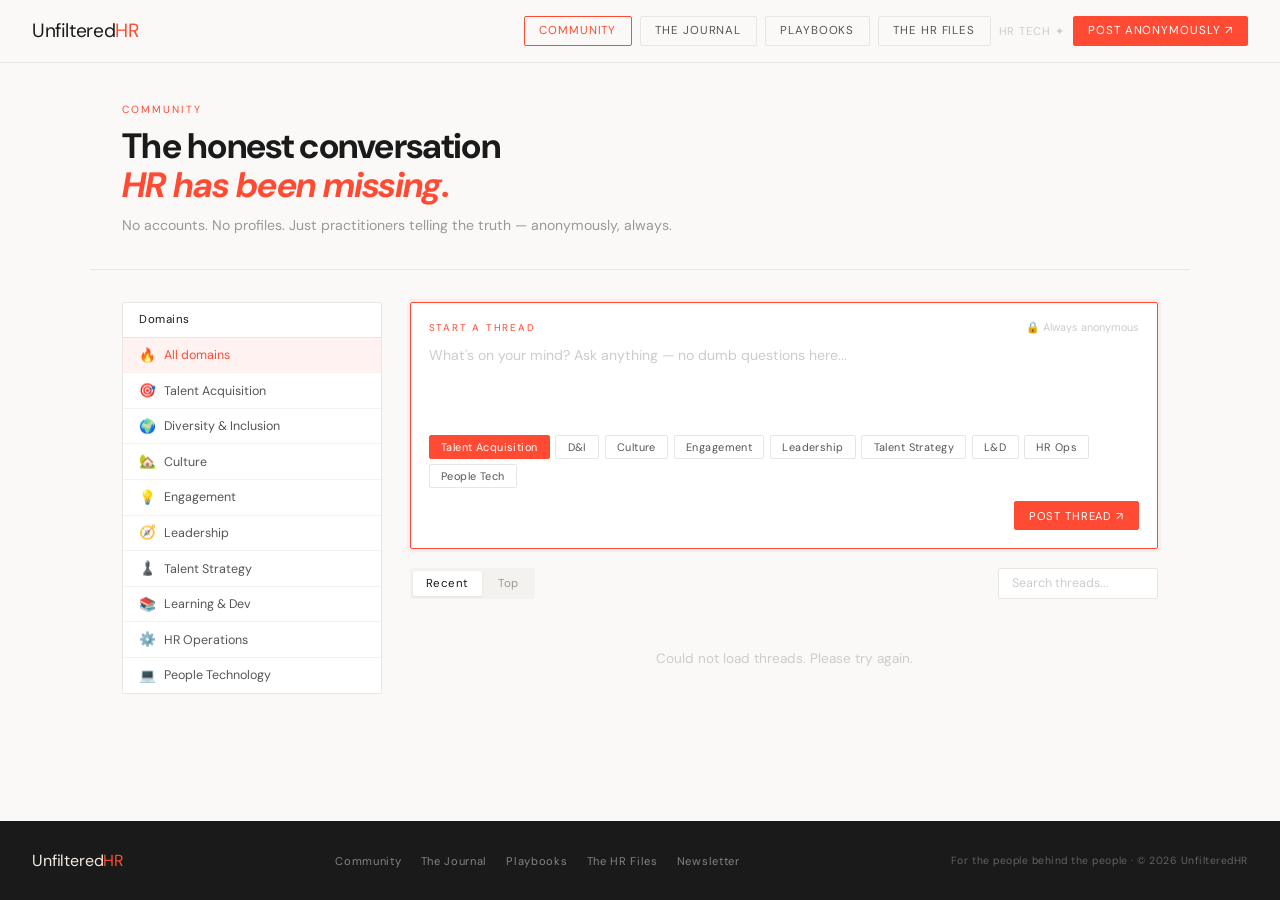
==== index.html @ 9d8f5bad "Update index.html" ====
<!DOCTYPE html>
<html lang="en">
<head>
<meta charset="UTF-8"/>
<meta name="viewport" content="width=device-width, initial-scale=1.0"/>
<title>Community — UnfilteredHR</title>
<meta name="description" content="No accounts. No profiles. Just practitioners telling the truth — anonymously, always."/>
<link rel="preconnect" href="https://fonts.googleapis.com">
<link rel="preconnect" href="https://fonts.gstatic.com" crossorigin>
<link href="https://fonts.googleapis.com/css2?family=DM+Sans:ital,opsz,wght@0,9..40,300;0,9..40,400;0,9..40,500;1,9..40,400&display=swap" rel="stylesheet"/>
<style>
:root{--red:#FF4B33;--bg:#FAF9F7;--white:#FFFFFF;--dark:#1A1A1A;--mid:#555555;--muted:#999999;--faint:#CCCCCC;--border:#E8E6E2;--surface:#F4F2EF;}
*{margin:0;padding:0;box-sizing:border-box;}
body{background:var(--bg);color:var(--dark);font-family:'DM Sans',sans-serif;min-height:100vh;display:flex;flex-direction:column;-webkit-font-smoothing:antialiased;}
a{color:inherit;text-decoration:none;}
button{cursor:pointer;border:none;background:none;font-family:'DM Sans',sans-serif;}
nav{display:flex;align-items:center;justify-content:space-between;padding:1rem 2rem;border-bottom:1px solid var(--border);background:var(--bg);position:sticky;top:0;z-index:100;gap:0.5rem;flex-wrap:wrap;}
.logo{font-family:'DM Sans',sans-serif;font-size:1.2rem;letter-spacing:-0.02em;color:var(--dark);}
.logo span{color:var(--red);}
.nav-links{display:flex;gap:0.5rem;align-items:center;}
.nav-btn{padding:0.4rem 0.9rem;font-family:'DM Sans',sans-serif;font-size:0.72rem;letter-spacing:0.08em;text-transform:uppercase;cursor:pointer;border-radius:2px;transition:all 0.2s;background:none;border:1px solid var(--border);color:var(--mid);text-decoration:none;display:inline-block;}
.nav-btn:hover{border-color:var(--red);color:var(--red);}
.nav-btn--fill{background:var(--red);color:white;border-color:var(--red);}
.nav-btn--fill:hover{background:#e63d26;border-color:#e63d26;color:white;}
.soon{color:var(--faint);font-size:0.7rem;letter-spacing:0.08em;text-transform:uppercase;}
.page-hero{padding:2.5rem 2rem 2rem;border-bottom:1px solid var(--border);max-width:1100px;margin:0 auto;width:100%;}
.eyebrow{font-size:0.65rem;letter-spacing:0.2em;text-transform:uppercase;color:var(--red);margin-bottom:0.7rem;}
.page-title{font-family:'DM Sans',sans-serif;font-size:clamp(1.6rem,3vw,2.2rem);letter-spacing:-0.02em;line-height:1.1;margin-bottom:0.6rem;}
.page-title em{font-style:italic;color:var(--red);}
.page-sub{font-size:0.88rem;color:var(--muted);line-height:1.6;}
.main-wrap{flex:1;max-width:1100px;margin:0 auto;padding:2rem 2rem 4rem;width:100%;}
.layout{display:flex;gap:1.75rem;align-items:flex-start;}
.sidebar{width:260px;flex-shrink:0;position:sticky;top:70px;}
.sb-card{background:var(--white);border:1px solid var(--border);border-radius:2px;overflow:hidden;}
.sb-head{padding:0.6rem 1rem;border-bottom:1px solid var(--border);font-family:'DM Sans',sans-serif;font-size:0.72rem;letter-spacing:0.05em;color:var(--dark);}
.dn{display:flex;align-items:center;gap:0.5rem;padding:0.55rem 1rem;cursor:pointer;transition:all 0.15s;font-size:0.78rem;color:var(--mid);border-bottom:1px solid var(--surface);}
.dn:last-child{border-bottom:none;}
.dn:hover{background:var(--surface);}
.dn.on{background:rgba(255,75,51,0.07);color:var(--red);}
.dn-icon{font-size:0.85rem;flex-shrink:0;}
main{flex:1;min-width:0;}
.ask-box{background:var(--white);border:1.5px solid var(--red);border-radius:2px;padding:1.1rem;box-shadow:0 0 0 3px rgba(255,75,51,0.06);margin-bottom:1.2rem;}
.ask-top{display:flex;align-items:center;justify-content:space-between;margin-bottom:0.6rem;}
.ask-label{font-size:0.62rem;letter-spacing:0.18em;text-transform:uppercase;color:var(--red);}
.ask-note{font-size:0.68rem;color:var(--faint);}
.ask-box textarea{width:100%;border:none;outline:none;resize:none;font-size:0.88rem;color:var(--dark);font-family:'DM Sans',sans-serif;line-height:1.6;height:80px;background:transparent;display:block;margin-bottom:0.7rem;}
.ask-box textarea::placeholder{color:var(--faint);}
.pills{display:flex;flex-wrap:wrap;gap:0.35rem;margin-bottom:0.8rem;}
.pill{font-size:0.68rem;padding:0.25rem 0.7rem;border-radius:2px;border:1px solid var(--border);background:var(--white);color:var(--mid);cursor:pointer;transition:all 0.15s;letter-spacing:0.04em;}
.pill:hover{border-color:var(--red);color:var(--red);}
.pill.on{background:var(--red);border-color:var(--red);color:white;}
.ask-foot{display:flex;justify-content:flex-end;align-items:center;gap:0.8rem;}
.post-error{font-size:0.72rem;color:var(--red);display:none;}
.filter-row{display:flex;align-items:center;justify-content:space-between;gap:0.8rem;margin-bottom:1.2rem;}
.tabs{display:flex;gap:0.25rem;background:var(--surface);border-radius:2px;padding:0.2rem;}
.tab{font-size:0.72rem;padding:0.3rem 0.8rem;border-radius:2px;color:var(--muted);cursor:pointer;transition:all 0.15s;letter-spacing:0.04em;}
.tab.on{background:white;color:var(--dark);box-shadow:0 1px 3px rgba(0,0,0,0.07);}
.search{padding:0.4rem 0.8rem;border:1px solid var(--border);border-radius:2px;font-size:0.78rem;color:var(--dark);background:white;outline:none;width:160px;font-family:'DM Sans',sans-serif;transition:border-color 0.15s;}
.search:focus{border-color:var(--red);}
.search::placeholder{color:var(--faint);}

/* THREADS */
.thread{background:var(--white);border:1px solid var(--border);border-radius:2px;padding:1rem 1.2rem;margin-bottom:0.6rem;transition:all 0.15s;}
.thread:hover{border-color:var(--red);}
.thread-cat{font-size:0.58rem;letter-spacing:0.15em;text-transform:uppercase;color:var(--red);margin-bottom:0.4rem;}
.thread-text{font-size:0.9rem;color:var(--dark);line-height:1.6;margin-bottom:0.8rem;}
.thread-footer{display:flex;align-items:center;justify-content:space-between;gap:1rem;}
.thread-meta{font-size:0.68rem;color:var(--faint);}
.thread-actions{display:flex;align-items:center;gap:0.8rem;}
.like-btn{display:flex;align-items:center;gap:0.3rem;font-size:0.72rem;color:var(--muted);cursor:pointer;padding:0.2rem 0.5rem;border-radius:2px;transition:all 0.15s;border:1px solid transparent;}
.like-btn:hover{color:var(--red);border-color:var(--red);}
.like-btn.liked{color:var(--red);border-color:var(--red);}
.comment-toggle{font-size:0.72rem;color:var(--muted);cursor:pointer;padding:0.2rem 0.5rem;border-radius:2px;border:1px solid transparent;transition:all 0.15s;}
.comment-toggle:hover{color:var(--dark);border-color:var(--border);}

/* COMMENTS */
.comments-section{margin-top:0.8rem;padding-top:0.8rem;border-top:1px solid var(--surface);display:none;}
.comments-section.open{display:block;}
.comment{padding:0.6rem 0;border-bottom:1px solid var(--surface);font-size:0.82rem;color:var(--mid);line-height:1.5;}
.comment:last-of-type{border-bottom:none;}
.comment-meta{font-size:0.65rem;color:var(--faint);margin-bottom:0.2rem;}
.comment-form{display:flex;gap:0.5rem;margin-top:0.8rem;}
.comment-input{flex:1;padding:0.4rem 0.7rem;border:1px solid var(--border);border-radius:2px;font-family:'DM Sans',sans-serif;font-size:0.8rem;color:var(--dark);outline:none;background:white;}
.comment-input:focus{border-color:var(--red);}
.comment-input::placeholder{color:var(--faint);}
.comment-submit{padding:0.4rem 0.8rem;background:var(--dark);color:white;border:none;border-radius:2px;font-family:'DM Sans',sans-serif;font-size:0.7rem;letter-spacing:0.06em;text-transform:uppercase;cursor:pointer;white-space:nowrap;transition:background 0.2s;}
.comment-submit:hover{background:var(--red);}

.empty{text-align:center;padding:4rem 0;color:var(--muted);}
.empty-icon{font-size:1.4rem;margin-bottom:0.6rem;}
.empty-title{font-family:'DM Sans',sans-serif;font-size:0.85rem;color:var(--mid);margin-bottom:0.3rem;}
.empty-sub{font-size:0.8rem;}
.loading{text-align:center;padding:2rem 0;color:var(--faint);font-size:0.85rem;}

footer{background:var(--dark);color:#f2ece0;padding:1.8rem 2rem;display:flex;justify-content:space-between;align-items:center;flex-wrap:wrap;gap:1rem;margin-top:auto;}
.foot-logo{font-family:'DM Sans',sans-serif;font-size:1rem;letter-spacing:-0.01em;}
.foot-logo span{color:var(--red);}
.foot-nav{display:flex;gap:1.2rem;list-style:none;font-size:0.7rem;color:rgba(242,236,224,0.5);letter-spacing:0.06em;}
.foot-nav a:hover{color:var(--red);}
.foot-copy{font-size:0.65rem;color:rgba(242,236,224,0.35);letter-spacing:0.05em;}
@media(max-width:700px){.layout{flex-direction:column;}.sidebar{width:100%;position:static;}.filter-row{flex-direction:column;align-items:flex-start;}.search{width:100%;}}
@media(max-width:560px){nav{padding:0.8rem 1rem;}.nav-links .nav-btn:not(.nav-btn--fill){display:none;}.page-hero{padding:1.5rem 1rem;}.main-wrap{padding:1.2rem 1rem 3rem;}}
</style>
</head>
<body>
<nav>
  <a href="index.html" class="logo">Unfiltered<span>HR</span></a>
  <div class="nav-links">
    <a class="nav-btn" href="community.html" style="color:var(--red);border-color:var(--red)">Community</a>
    <a class="nav-btn" href="#">The Journal</a>
    <a class="nav-btn" href="#">Playbooks</a>
    <a class="nav-btn" href="#">The HR Files</a>
    <span class="soon">HR Tech ✦</span>
    <a class="nav-btn nav-btn--fill" href="#post-form">Post anonymously ↗</a>
  </div>
</nav>

<div class="page-hero">
  <div class="eyebrow">Community</div>
  <h1 class="page-title">The honest conversation<br><em>HR has been missing.</em></h1>
  <p class="page-sub">No accounts. No profiles. Just practitioners telling the truth — anonymously, always.</p>
</div>

<div class="main-wrap">
  <div class="layout">
    <aside class="sidebar">
      <div class="sb-card">
        <div class="sb-head">Domains</div>
        <div class="dn on" onclick="filterDomain(this,'')"><span class="dn-icon">🔥</span>All domains</div>
        <div class="dn" onclick="filterDomain(this,'Talent Acquisition')"><span class="dn-icon">🎯</span>Talent Acquisition</div>
        <div class="dn" onclick="filterDomain(this,'D&I')"><span class="dn-icon">🌍</span>Diversity &amp; Inclusion</div>
        <div class="dn" onclick="filterDomain(this,'Culture')"><span class="dn-icon">🏡</span>Culture</div>
        <div class="dn" onclick="filterDomain(this,'Engagement')"><span class="dn-icon">💡</span>Engagement</div>
        <div class="dn" onclick="filterDomain(this,'Leadership')"><span class="dn-icon">🧭</span>Leadership</div>
        <div class="dn" onclick="filterDomain(this,'Talent Strategy')"><span class="dn-icon">♟️</span>Talent Strategy</div>
        <div class="dn" onclick="filterDomain(this,'L&D')"><span class="dn-icon">📚</span>Learning &amp; Dev</div>
        <div class="dn" onclick="filterDomain(this,'HR Ops')"><span class="dn-icon">⚙️</span>HR Operations</div>
        <div class="dn" onclick="filterDomain(this,'People Tech')"><span class="dn-icon">💻</span>People Technology</div>
      </div>
    </aside>

    <main>
      <div id="post-form" class="ask-box">
        <div class="ask-top">
          <span class="ask-label">Start a Thread</span>
          <span class="ask-note">🔒 Always anonymous</span>
        </div>
        <textarea id="thread-text" placeholder="What's on your mind? Ask anything — no dumb questions here..."></textarea>
        <div class="pills">
          <button class="pill on" onclick="p(this)">Talent Acquisition</button>
          <button class="pill" onclick="p(this)">D&I</button>
          <button class="pill" onclick="p(this)">Culture</button>
          <button class="pill" onclick="p(this)">Engagement</button>
          <button class="pill" onclick="p(this)">Leadership</button>
          <button class="pill" onclick="p(this)">Talent Strategy</button>
          <button class="pill" onclick="p(this)">L&D</button>
          <button class="pill" onclick="p(this)">HR Ops</button>
          <button class="pill" onclick="p(this)">People Tech</button>
        </div>
        <div class="ask-foot">
          <span class="post-error" id="post-error">Please write something first!</span>
          <button class="nav-btn nav-btn--fill" style="font-size:0.7rem" onclick="postThread()">Post thread ↗</button>
        </div>
      </div>

      <div class="filter-row">
        <div class="tabs">
          <div class="tab on" onclick="setSort(this,'new')">Recent</div>
          <div class="tab" onclick="setSort(this,'liked')">Top</div>
        </div>
        <input class="search" type="text" placeholder="Search threads..." oninput="renderThreads()"/>
      </div>

      <div id="thread-list"><div class="loading">Loading threads...</div></div>
      <div class="empty" id="empty-state" style="display:none;">
        <div class="empty-icon">💬</div>
        <div class="empty-title">No threads yet — be the first.</div>
        <div class="empty-sub">Ask something real. Someone out there has been through it too.</div>
      </div>
    </main>
  </div>
</div>

<footer>
  <div class="foot-logo">Unfiltered<span>HR</span></div>
  <ul class="foot-nav">
    <li><a href="community.html">Community</a></li>
    <li><a href="#">The Journal</a></li>
    <li><a href="#">Playbooks</a></li>
    <li><a href="#">The HR Files</a></li>
    <li><a href="#">Newsletter</a></li>
  </ul>
  <div class="foot-copy">For the people behind the people · © 2026 UnfilteredHR</div>
</footer>

<script>
const SUPA_URL = 'https://wtqrutlsidjmtxohkhvv.supabase.co';
const SUPA_KEY = 'eyJhbGciOiJIUzI1NiIsInR5cCI6IkpXVCJ9.eyJpc3MiOiJzdXBhYmFzZSIsInJlZiI6Ind0cXJ1dGxzaWRqbXR4b2hraHZ2Iiwicm9sZSI6ImFub24iLCJpYXQiOjE3NzU4MTgwMjMsImV4cCI6MjA5MTM5NDAyM30.t6tp-r2aRTpQRWzydR3x8IsRmnqUIjbEL4qcryy2hb0';

const headers = {
  'Content-Type': 'application/json',
  'apikey': SUPA_KEY,
  'Authorization': 'Bearer ' + SUPA_KEY,
  'Prefer': 'return=representation'
};

// Generate or retrieve anonymous user ID
function getAnonId() {
  let id = localStorage.getItem('uhr_anon_id');
  if (!id) { id = 'anon_' + Math.random().toString(36).slice(2,10); localStorage.setItem('uhr_anon_id', id); }
  return id;
}

function getLikes() { return JSON.parse(localStorage.getItem('uhr_likes') || '[]'); }
function addLike(id) { const l = getLikes(); if (!l.includes(id)) { l.push(id); localStorage.setItem('uhr_likes', JSON.stringify(l)); } }
function hasLiked(id) { return getLikes().includes(id); }

let currentSort = 'new';
let currentDomain = '';
let allThreads = [];

async function api(path, method='GET', body=null) {
  const opts = { method, headers };
  if (body) opts.body = JSON.stringify(body);
  const res = await fetch(SUPA_URL + '/rest/v1/' + path, opts);
  if (!res.ok) { const e = await res.text(); throw new Error(e); }
  return method === 'GET' ? res.json() : res;
}

function timeAgo(iso) {
  const diff = Math.floor((Date.now() - new Date(iso)) / 1000);
  if (diff < 60) return 'just now';
  if (diff < 3600) return Math.floor(diff/60) + 'm ago';
  if (diff < 86400) return Math.floor(diff/3600) + 'h ago';
  return Math.floor(diff/86400) + 'd ago';
}

async function loadThreads() {
  try {
    allThreads = await api('threads?select=*,comments(count)&order=created_at.desc');
    renderThreads();
  } catch(e) {
    document.getElementById('thread-list').innerHTML = '<div class="loading">Could not load threads. Please try again.</div>';
  }
}

function renderThreads() {
  const search = document.querySelector('.search').value.toLowerCase();
  let filtered = allThreads.filter(t => {
    if (currentDomain && t.category !== currentDomain) return false;
    if (search && !t.text.toLowerCase().includes(search)) return false;
    return true;
  });
  if (currentSort === 'liked') filtered.sort((a,b) => b.likes - a.likes);
  const list = document.getElementById('thread-list');
  const empty = document.getElementById('empty-state');
  if (filtered.length === 0) { list.innerHTML = ''; empty.style.display = 'block'; return; }
  empty.style.display = 'none';
  list.innerHTML = filtered.map(t => `
    <div class="thread" id="thread-${t.id}">
      <div class="thread-cat">${t.category}</div>
      <div class="thread-text">${escHtml(t.text)}</div>
      <div class="thread-footer">
        <div class="thread-meta">Anonymous · ${timeAgo(t.created_at)}</div>
        <div class="thread-actions">
          <button class="like-btn ${hasLiked(t.id)?'liked':''}" onclick="likeThread('${t.id}',${t.likes})">
            ♥ <span id="likes-${t.id}">${t.likes}</span>
          </button>
          <button class="comment-toggle" onclick="toggleComments('${t.id}')">
            💬 <span id="ccount-${t.id}">${t.comments?.[0]?.count||0}</span>
          </button>
        </div>
      </div>
      <div class="comments-section" id="comments-${t.id}">
        <div id="comments-list-${t.id}" class="loading" style="font-size:0.8rem">Loading...</div>
        <div class="comment-form">
          <input class="comment-input" id="comment-input-${t.id}" placeholder="Add a comment anonymously..." onkeydown="if(event.key==='Enter')submitComment('${t.id}')"/>
          <button class="comment-submit" onclick="submitComment('${t.id}')">Reply</button>
        </div>
      </div>
    </div>
  `).join('');
}

function escHtml(s) {
  return s.replace(/&/g,'&amp;').replace(/</g,'&lt;').replace(/>/g,'&gt;').replace(/"/g,'&quot;');
}

async function likeThread(id, current) {
  if (hasLiked(id)) return;
  addLike(id);
  const newCount = current + 1;
  document.getElementById('likes-' + id).textContent = newCount;
  document.querySelector(`#thread-${id} .like-btn`).classList.add('liked');
  const t = allThreads.find(x => x.id === id);
  if (t) t.likes = newCount;
  try { await api(`threads?id=eq.${id}`, 'PATCH', { likes: newCount }); }
  catch(e) { console.error('Like failed', e); }
}

async function toggleComments(id) {
  const section = document.getElementById('comments-' + id);
  section.classList.toggle('open');
  if (section.classList.contains('open')) await loadComments(id);
}

async function loadComments(threadId) {
  const el = document.getElementById('comments-list-' + threadId);
  try {
    const comments = await api(`comments?thread_id=eq.${threadId}&order=created_at.asc`);
    if (comments.length === 0) { el.innerHTML = '<div style="font-size:0.8rem;color:var(--faint);padding:0.4rem 0">No comments yet — be the first.</div>'; return; }
    el.innerHTML = comments.map(c => `
      <div class="comment">
        <div class="comment-meta">Anonymous · ${timeAgo(c.created_at)}</div>
        ${escHtml(c.text)}
      </div>
    `).join('');
  } catch(e) { el.innerHTML = '<div style="font-size:0.8rem;color:var(--faint)">Could not load comments.</div>'; }
}

async function submitComment(threadId) {
  const input = document.getElementById('comment-input-' + threadId);
  const text = input.value.trim();
  if (!text) return;
  input.value = '';
  input.disabled = true;
  try {
    await api('comments', 'POST', { thread_id: threadId, text, anon_id: getAnonId() });
    await loadComments(threadId);
    // update comment count
    const t = allThreads.find(x => x.id === threadId);
    if (t) {
      const count = parseInt(document.getElementById('ccount-' + threadId).textContent) + 1;
      document.getElementById('ccount-' + threadId).textContent = count;
    }
  } catch(e) { alert('Could not post comment. Please try again.'); }
  input.disabled = false;
}

async function postThread() {
  const text = document.getElementById('thread-text').value.trim();
  const errEl = document.getElementById('post-error');
  if (!text) { errEl.style.display = 'block'; return; }
  errEl.style.display = 'none';
  const cat = document.querySelector('#post-form .pill.on');
  const category = cat ? cat.textContent : 'General';
  const btn = document.querySelector('#post-form .nav-btn--fill');
  btn.textContent = 'Posting...';
  btn.disabled = true;
  try {
    const res = await api('threads', 'POST', { text, category, anon_id: getAnonId(), likes: 0 });
    document.getElementById('thread-text').value = '';
    btn.textContent = 'Posted! ✓';
    setTimeout(() => { btn.textContent = 'Post thread ↗'; btn.disabled = false; }, 2000);
    await loadThreads();
    document.getElementById('thread-list').scrollIntoView({ behavior: 'smooth' });
  } catch(e) {
    alert('Could not post thread. Please try again.');
    btn.textContent = 'Post thread ↗';
    btn.disabled = false;
  }
}

function p(el) { el.closest('.pills').querySelectorAll('.pill').forEach(x => x.classList.remove('on')); el.classList.add('on'); }

function setSort(el, sort) {
  el.closest('.tabs').querySelectorAll('.tab').forEach(x => x.classList.remove('on'));
  el.classList.add('on');
  currentSort = sort;
  renderThreads();
}

function filterDomain(el, domain) {
  document.querySelectorAll('.dn').forEach(x => x.classList.remove('on'));
  el.classList.add('on');
  currentDomain = domain;
  renderThreads();
}

loadThreads();
</script>
</body>
</html>
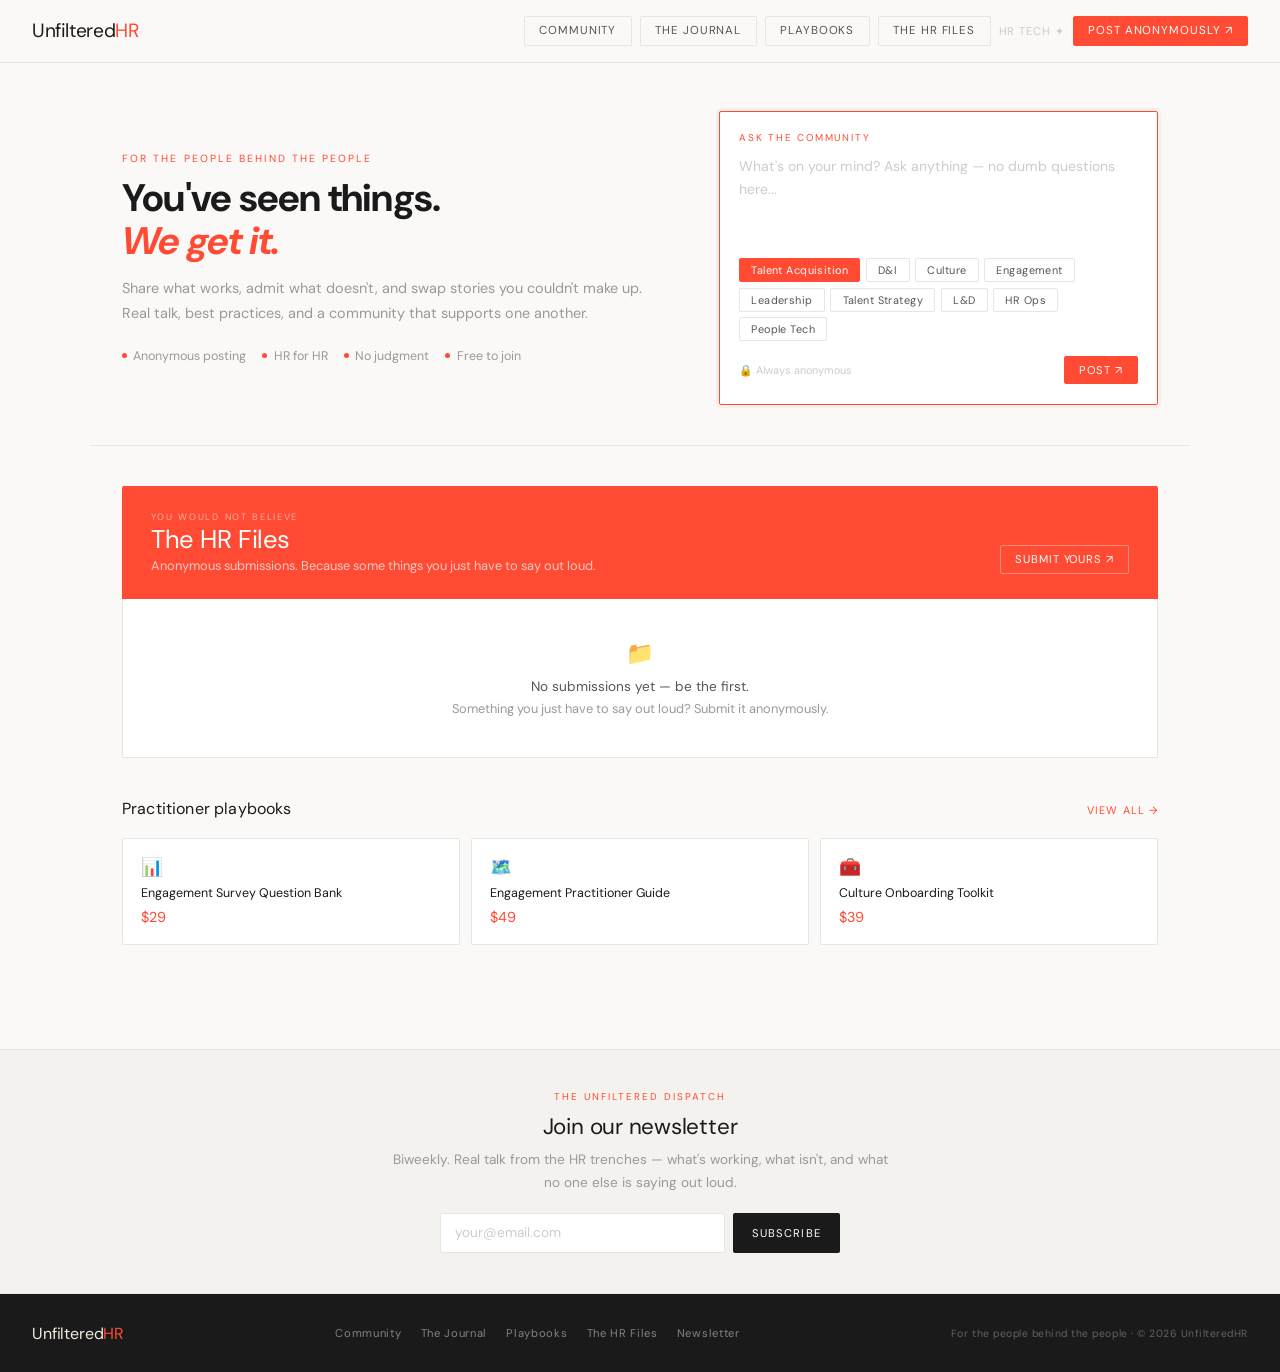
==== commit 3f4ffc14: "Update index.html" ====
--- a/index.html
+++ b/index.html
@@ -3,11 +3,11 @@
 <head>
 <meta charset="UTF-8"/>
 <meta name="viewport" content="width=device-width, initial-scale=1.0"/>
-<title>Community — UnfilteredHR</title>
-<meta name="description" content="No accounts. No profiles. Just practitioners telling the truth — anonymously, always."/>
+<title>UnfilteredHR — You've seen things. We get it.</title>
+<meta name="description" content="The honest community for HR practitioners. Real talk, best practices, and a community that supports one another."/>
 <link rel="preconnect" href="https://fonts.googleapis.com">
 <link rel="preconnect" href="https://fonts.gstatic.com" crossorigin>
-<link href="https://fonts.googleapis.com/css2?family=DM+Sans:ital,opsz,wght@0,9..40,300;0,9..40,400;0,9..40,500;1,9..40,400&display=swap" rel="stylesheet"/>
+<link href="https://fonts.googleapis.com/css2?family=Syne:wght@700;800&family=DM+Sans:ital,opsz,wght@0,9..40,300;0,9..40,400;0,9..40,500;1,9..40,400&display=swap" rel="stylesheet"/>
 <style>
 :root{--red:#FF4B33;--bg:#FAF9F7;--white:#FFFFFF;--dark:#1A1A1A;--mid:#555555;--muted:#999999;--faint:#CCCCCC;--border:#E8E6E2;--surface:#F4F2EF;}
 *{margin:0;padding:0;box-sizing:border-box;}
@@ -23,128 +23,102 @@
 .nav-btn--fill{background:var(--red);color:white;border-color:var(--red);}
 .nav-btn--fill:hover{background:#e63d26;border-color:#e63d26;color:white;}
 .soon{color:var(--faint);font-size:0.7rem;letter-spacing:0.08em;text-transform:uppercase;}
-.page-hero{padding:2.5rem 2rem 2rem;border-bottom:1px solid var(--border);max-width:1100px;margin:0 auto;width:100%;}
-.eyebrow{font-size:0.65rem;letter-spacing:0.2em;text-transform:uppercase;color:var(--red);margin-bottom:0.7rem;}
-.page-title{font-family:'DM Sans',sans-serif;font-size:clamp(1.6rem,3vw,2.2rem);letter-spacing:-0.02em;line-height:1.1;margin-bottom:0.6rem;}
-.page-title em{font-style:italic;color:var(--red);}
-.page-sub{font-size:0.88rem;color:var(--muted);line-height:1.6;}
-.main-wrap{flex:1;max-width:1100px;margin:0 auto;padding:2rem 2rem 4rem;width:100%;}
-.layout{display:flex;gap:1.75rem;align-items:flex-start;}
-.sidebar{width:260px;flex-shrink:0;position:sticky;top:70px;}
-.sb-card{background:var(--white);border:1px solid var(--border);border-radius:2px;overflow:hidden;}
-.sb-head{padding:0.6rem 1rem;border-bottom:1px solid var(--border);font-family:'DM Sans',sans-serif;font-size:0.72rem;letter-spacing:0.05em;color:var(--dark);}
-.dn{display:flex;align-items:center;gap:0.5rem;padding:0.55rem 1rem;cursor:pointer;transition:all 0.15s;font-size:0.78rem;color:var(--mid);border-bottom:1px solid var(--surface);}
-.dn:last-child{border-bottom:none;}
-.dn:hover{background:var(--surface);}
-.dn.on{background:rgba(255,75,51,0.07);color:var(--red);}
-.dn-icon{font-size:0.85rem;flex-shrink:0;}
-main{flex:1;min-width:0;}
-.ask-box{background:var(--white);border:1.5px solid var(--red);border-radius:2px;padding:1.1rem;box-shadow:0 0 0 3px rgba(255,75,51,0.06);margin-bottom:1.2rem;}
-.ask-top{display:flex;align-items:center;justify-content:space-between;margin-bottom:0.6rem;}
-.ask-label{font-size:0.62rem;letter-spacing:0.18em;text-transform:uppercase;color:var(--red);}
-.ask-note{font-size:0.68rem;color:var(--faint);}
-.ask-box textarea{width:100%;border:none;outline:none;resize:none;font-size:0.88rem;color:var(--dark);font-family:'DM Sans',sans-serif;line-height:1.6;height:80px;background:transparent;display:block;margin-bottom:0.7rem;}
+.hero{padding:3rem 2rem 2.5rem;border-bottom:1px solid var(--border);max-width:1100px;margin:0 auto;width:100%;}
+.hero-grid{display:grid;grid-template-columns:1.25fr 1fr;gap:3rem;align-items:center;}
+.hero-left{min-width:0;}
+.hero-right{min-width:0;}
+.eyebrow{font-size:0.65rem;letter-spacing:0.2em;text-transform:uppercase;color:var(--red);margin-bottom:0.8rem;}
+.hero-headline{font-family:'DM Sans',sans-serif;font-size:clamp(1.8rem,3vw,2.4rem);letter-spacing:-0.02em;line-height:1.1;margin-bottom:0.9rem;}
+.hero-headline em{font-style:italic;color:var(--red);display:block;}
+.hero-sub{font-size:0.9rem;color:var(--muted);line-height:1.7;margin-bottom:1.4rem;}
+.trust{display:flex;flex-wrap:wrap;gap:1rem;}
+.trust-item{display:flex;align-items:center;gap:0.4rem;font-size:0.78rem;color:var(--muted);}
+.trust-dot{width:5px;height:5px;background:var(--red);border-radius:50%;flex-shrink:0;}
+.ask-box{background:var(--white);border:1.5px solid var(--red);border-radius:2px;padding:1.2rem;box-shadow:0 0 0 3px rgba(255,75,51,0.06);}
+.ask-label{font-size:0.62rem;letter-spacing:0.18em;text-transform:uppercase;color:var(--red);display:block;margin-bottom:0.7rem;}
+.ask-box textarea{width:100%;border:none;outline:none;resize:none;font-size:0.88rem;color:var(--dark);font-family:'DM Sans',sans-serif;line-height:1.6;height:90px;background:transparent;display:block;margin-bottom:0.8rem;}
 .ask-box textarea::placeholder{color:var(--faint);}
-.pills{display:flex;flex-wrap:wrap;gap:0.35rem;margin-bottom:0.8rem;}
+.pills{display:flex;flex-wrap:wrap;gap:0.35rem;margin-bottom:0.9rem;}
 .pill{font-size:0.68rem;padding:0.25rem 0.7rem;border-radius:2px;border:1px solid var(--border);background:var(--white);color:var(--mid);cursor:pointer;transition:all 0.15s;letter-spacing:0.04em;}
 .pill:hover{border-color:var(--red);color:var(--red);}
 .pill.on{background:var(--red);border-color:var(--red);color:white;}
-.ask-foot{display:flex;justify-content:flex-end;align-items:center;gap:0.8rem;}
-.post-error{font-size:0.72rem;color:var(--red);display:none;}
-.filter-row{display:flex;align-items:center;justify-content:space-between;gap:0.8rem;margin-bottom:1.2rem;}
-.tabs{display:flex;gap:0.25rem;background:var(--surface);border-radius:2px;padding:0.2rem;}
-.tab{font-size:0.72rem;padding:0.3rem 0.8rem;border-radius:2px;color:var(--muted);cursor:pointer;transition:all 0.15s;letter-spacing:0.04em;}
-.tab.on{background:white;color:var(--dark);box-shadow:0 1px 3px rgba(0,0,0,0.07);}
-.search{padding:0.4rem 0.8rem;border:1px solid var(--border);border-radius:2px;font-size:0.78rem;color:var(--dark);background:white;outline:none;width:160px;font-family:'DM Sans',sans-serif;transition:border-color 0.15s;}
-.search:focus{border-color:var(--red);}
-.search::placeholder{color:var(--faint);}
-
-/* THREADS */
-.thread{background:var(--white);border:1px solid var(--border);border-radius:2px;padding:1rem 1.2rem;margin-bottom:0.6rem;transition:all 0.15s;}
-.thread:hover{border-color:var(--red);}
-.thread-cat{font-size:0.58rem;letter-spacing:0.15em;text-transform:uppercase;color:var(--red);margin-bottom:0.4rem;}
-.thread-text{font-size:0.9rem;color:var(--dark);line-height:1.6;margin-bottom:0.8rem;}
-.thread-footer{display:flex;align-items:center;justify-content:space-between;gap:1rem;}
-.thread-meta{font-size:0.68rem;color:var(--faint);}
-.thread-actions{display:flex;align-items:center;gap:0.8rem;}
-.like-btn{display:flex;align-items:center;gap:0.3rem;font-size:0.72rem;color:var(--muted);cursor:pointer;padding:0.2rem 0.5rem;border-radius:2px;transition:all 0.15s;border:1px solid transparent;}
-.like-btn:hover{color:var(--red);border-color:var(--red);}
-.like-btn.liked{color:var(--red);border-color:var(--red);}
-.comment-toggle{font-size:0.72rem;color:var(--muted);cursor:pointer;padding:0.2rem 0.5rem;border-radius:2px;border:1px solid transparent;transition:all 0.15s;}
-.comment-toggle:hover{color:var(--dark);border-color:var(--border);}
-
-/* COMMENTS */
-.comments-section{margin-top:0.8rem;padding-top:0.8rem;border-top:1px solid var(--surface);display:none;}
-.comments-section.open{display:block;}
-.comment{padding:0.6rem 0;border-bottom:1px solid var(--surface);font-size:0.82rem;color:var(--mid);line-height:1.5;}
-.comment:last-of-type{border-bottom:none;}
-.comment-meta{font-size:0.65rem;color:var(--faint);margin-bottom:0.2rem;}
-.comment-form{display:flex;gap:0.5rem;margin-top:0.8rem;}
-.comment-input{flex:1;padding:0.4rem 0.7rem;border:1px solid var(--border);border-radius:2px;font-family:'DM Sans',sans-serif;font-size:0.8rem;color:var(--dark);outline:none;background:white;}
-.comment-input:focus{border-color:var(--red);}
-.comment-input::placeholder{color:var(--faint);}
-.comment-submit{padding:0.4rem 0.8rem;background:var(--dark);color:white;border:none;border-radius:2px;font-family:'DM Sans',sans-serif;font-size:0.7rem;letter-spacing:0.06em;text-transform:uppercase;cursor:pointer;white-space:nowrap;transition:background 0.2s;}
-.comment-submit:hover{background:var(--red);}
-
-.empty{text-align:center;padding:4rem 0;color:var(--muted);}
-.empty-icon{font-size:1.4rem;margin-bottom:0.6rem;}
-.empty-title{font-family:'DM Sans',sans-serif;font-size:0.85rem;color:var(--mid);margin-bottom:0.3rem;}
-.empty-sub{font-size:0.8rem;}
-.loading{text-align:center;padding:2rem 0;color:var(--faint);font-size:0.85rem;}
-
+.ask-foot{display:flex;align-items:center;justify-content:space-between;gap:0.5rem;}
+.ask-note{font-size:0.68rem;color:var(--faint);}
+.main-wrap{flex:1;max-width:1100px;margin:0 auto;padding:2.5rem 2rem 4rem;width:100%;}
+.sec-head{margin-bottom:1.2rem;display:flex;align-items:baseline;justify-content:space-between;}
+.sec-title{font-family:'DM Sans',sans-serif;font-size:1rem;letter-spacing:0.01em;}
+.sec-link{font-size:0.68rem;letter-spacing:0.1em;text-transform:uppercase;color:var(--red);}
+.domain-grid{display:flex;flex-wrap:wrap;gap:0.7rem;margin-bottom:2.5rem;}
+.domain-card{background:var(--white);border:1px solid var(--border);border-radius:2px;padding:1rem 1.1rem;cursor:pointer;transition:transform 0.2s,box-shadow 0.2s;width:calc(33.333% - 0.47rem);color:inherit;display:block;}
+.domain-card:hover{transform:translateY(-2px);box-shadow:0 6px 18px rgba(0,0,0,0.07);border-color:var(--red);}
+.d-icon{font-size:1rem;display:block;margin-bottom:0.5rem;}
+.d-name{font-family:'DM Sans',sans-serif;font-size:0.78rem;color:var(--dark);line-height:1.35;}
+.hr-head{background:var(--red);border-radius:2px 2px 0 0;padding:1.6rem 1.8rem;display:flex;align-items:flex-end;justify-content:space-between;gap:1rem;}
+.hr-eyebrow{font-size:0.58rem;letter-spacing:0.18em;text-transform:uppercase;color:rgba(255,255,255,0.55);margin-bottom:0.25rem;}
+.hr-title{font-family:'DM Sans',sans-serif;font-size:1.6rem;color:white;letter-spacing:-0.01em;line-height:1;margin-bottom:0.25rem;}
+.hr-sub{font-size:0.8rem;color:rgba(255,255,255,0.7);}
+.btn-ghost{border:1px solid rgba(255,255,255,0.35);color:white;font-family:'DM Sans',sans-serif;font-size:0.7rem;letter-spacing:0.08em;text-transform:uppercase;padding:0.4rem 0.9rem;border-radius:2px;background:transparent;cursor:pointer;white-space:nowrap;transition:all 0.2s;}
+.btn-ghost:hover{background:rgba(255,255,255,0.12);}
+.hr-body{background:white;border:1px solid var(--border);border-top:none;border-radius:0 0 2px 2px;padding:2.5rem;text-align:center;color:var(--muted);margin-bottom:2.5rem;}
+.hr-body-icon{font-size:1.4rem;margin-bottom:0.6rem;}
+.hr-body-title{font-family:'DM Sans',sans-serif;font-size:0.85rem;color:var(--mid);margin-bottom:0.3rem;}
+.hr-body-sub{font-size:0.8rem;color:var(--muted);}
+.pb-grid{display:flex;gap:0.7rem;margin-bottom:2.5rem;align-items:start;}
+.pb-card{background:white;border:1px solid var(--border);border-radius:2px;padding:1.1rem;flex:1;cursor:pointer;transition:transform 0.2s,box-shadow 0.2s;display:flex;flex-direction:column;gap:0.4rem;}
+.pb-card:hover{transform:translateY(-2px);box-shadow:0 6px 18px rgba(0,0,0,0.07);border-color:var(--red);}
+.pb-icon{font-size:1.1rem;}
+.pb-name{font-family:'DM Sans',sans-serif;font-size:0.78rem;color:var(--dark);line-height:1.35;flex:1;}
+.pb-price{font-family:'DM Sans',sans-serif;font-size:0.9rem;color:var(--red);}
+.nl-wrap{background:var(--surface);border-top:1px solid var(--border);border-bottom:1px solid var(--border);padding:2.5rem 2rem;text-align:center;}
+.nl-inner{max-width:500px;margin:0 auto;}
+.nl-eyebrow{font-size:0.62rem;letter-spacing:0.2em;text-transform:uppercase;color:var(--red);margin-bottom:0.6rem;}
+.nl-title{font-family:'DM Sans',sans-serif;font-size:1.4rem;color:var(--dark);margin-bottom:0.4rem;letter-spacing:-0.01em;}
+.nl-sub{font-size:0.85rem;color:var(--muted);line-height:1.7;margin-bottom:1.2rem;}
+.nl-form{display:flex;gap:0.5rem;max-width:400px;margin:0 auto;}
+.nl-input{flex:1;padding:0.65rem 0.9rem;border:1px solid var(--border);border-radius:2px;font-family:'DM Sans',sans-serif;font-size:0.85rem;color:var(--dark);outline:none;background:white;}
+.nl-input:focus{border-color:var(--red);}
+.nl-input::placeholder{color:var(--faint);}
+.nl-btn{padding:0.65rem 1.2rem;background:var(--dark);color:white;border:none;font-family:'DM Sans',sans-serif;font-size:0.7rem;letter-spacing:0.1em;text-transform:uppercase;cursor:pointer;border-radius:2px;white-space:nowrap;transition:background 0.2s;}
+.nl-btn:hover{background:var(--red);}
 footer{background:var(--dark);color:#f2ece0;padding:1.8rem 2rem;display:flex;justify-content:space-between;align-items:center;flex-wrap:wrap;gap:1rem;margin-top:auto;}
 .foot-logo{font-family:'DM Sans',sans-serif;font-size:1rem;letter-spacing:-0.01em;}
 .foot-logo span{color:var(--red);}
 .foot-nav{display:flex;gap:1.2rem;list-style:none;font-size:0.7rem;color:rgba(242,236,224,0.5);letter-spacing:0.06em;}
 .foot-nav a:hover{color:var(--red);}
 .foot-copy{font-size:0.65rem;color:rgba(242,236,224,0.35);letter-spacing:0.05em;}
-@media(max-width:700px){.layout{flex-direction:column;}.sidebar{width:100%;position:static;}.filter-row{flex-direction:column;align-items:flex-start;}.search{width:100%;}}
-@media(max-width:560px){nav{padding:0.8rem 1rem;}.nav-links .nav-btn:not(.nav-btn--fill){display:none;}.page-hero{padding:1.5rem 1rem;}.main-wrap{padding:1.2rem 1rem 3rem;}}
+@media(max-width:860px){.hero-grid{flex-direction:column;}.hero-right{width:100%;}.domain-card{width:calc(50% - 0.35rem);}.pb-grid{flex-direction:column;}}
+@media(max-width:560px){nav{padding:0.8rem 1rem;}.nav-links .nav-btn:not(.nav-btn--fill){display:none;}.hero{padding:2rem 1rem;}.main-wrap{padding:1.5rem 1rem 3rem;}.domain-card{width:100%;}.nl-form{flex-direction:column;}}
 </style>
 </head>
 <body>
 <nav>
   <a href="index.html" class="logo">Unfiltered<span>HR</span></a>
   <div class="nav-links">
-    <a class="nav-btn" href="community.html" style="color:var(--red);border-color:var(--red)">Community</a>
+    <a class="nav-btn" href="community.html">Community</a>
     <a class="nav-btn" href="#">The Journal</a>
     <a class="nav-btn" href="#">Playbooks</a>
     <a class="nav-btn" href="#">The HR Files</a>
     <span class="soon">HR Tech ✦</span>
-    <a class="nav-btn nav-btn--fill" href="#post-form">Post anonymously ↗</a>
+    <a class="nav-btn nav-btn--fill" href="community.html">Post anonymously ↗</a>
   </div>
 </nav>
 
-<div class="page-hero">
-  <div class="eyebrow">Community</div>
-  <h1 class="page-title">The honest conversation<br><em>HR has been missing.</em></h1>
-  <p class="page-sub">No accounts. No profiles. Just practitioners telling the truth — anonymously, always.</p>
-</div>
-
-<div class="main-wrap">
-  <div class="layout">
-    <aside class="sidebar">
-      <div class="sb-card">
-        <div class="sb-head">Domains</div>
-        <div class="dn on" onclick="filterDomain(this,'')"><span class="dn-icon">🔥</span>All domains</div>
-        <div class="dn" onclick="filterDomain(this,'Talent Acquisition')"><span class="dn-icon">🎯</span>Talent Acquisition</div>
-        <div class="dn" onclick="filterDomain(this,'D&I')"><span class="dn-icon">🌍</span>Diversity &amp; Inclusion</div>
-        <div class="dn" onclick="filterDomain(this,'Culture')"><span class="dn-icon">🏡</span>Culture</div>
-        <div class="dn" onclick="filterDomain(this,'Engagement')"><span class="dn-icon">💡</span>Engagement</div>
-        <div class="dn" onclick="filterDomain(this,'Leadership')"><span class="dn-icon">🧭</span>Leadership</div>
-        <div class="dn" onclick="filterDomain(this,'Talent Strategy')"><span class="dn-icon">♟️</span>Talent Strategy</div>
-        <div class="dn" onclick="filterDomain(this,'L&D')"><span class="dn-icon">📚</span>Learning &amp; Dev</div>
-        <div class="dn" onclick="filterDomain(this,'HR Ops')"><span class="dn-icon">⚙️</span>HR Operations</div>
-        <div class="dn" onclick="filterDomain(this,'People Tech')"><span class="dn-icon">💻</span>People Technology</div>
+<div class="hero">
+  <div class="hero-grid">
+    <div class="hero-left">
+      <div class="eyebrow">For the people behind the people</div>
+      <h1 class="hero-headline">You've seen things.<em>We get it.</em></h1>
+      <p class="hero-sub">Share what works, admit what doesn't, and swap stories you couldn't make up. Real talk, best practices, and a community that supports one another.</p>
+      <div class="trust">
+        <div class="trust-item"><span class="trust-dot"></span>Anonymous posting</div>
+        <div class="trust-item"><span class="trust-dot"></span>HR for HR</div>
+        <div class="trust-item"><span class="trust-dot"></span>No judgment</div>
+        <div class="trust-item"><span class="trust-dot"></span>Free to join</div>
       </div>
-    </aside>
-
-    <main>
-      <div id="post-form" class="ask-box">
-        <div class="ask-top">
-          <span class="ask-label">Start a Thread</span>
-          <span class="ask-note">🔒 Always anonymous</span>
-        </div>
+    </div>
+    <div class="hero-right">
+      <div class="ask-box">
+        <span class="ask-label">Ask the Community</span>
         <textarea id="thread-text" placeholder="What's on your mind? Ask anything — no dumb questions here..."></textarea>
         <div class="pills">
           <button class="pill on" onclick="p(this)">Talent Acquisition</button>
@@ -158,26 +132,50 @@
           <button class="pill" onclick="p(this)">People Tech</button>
         </div>
         <div class="ask-foot">
-          <span class="post-error" id="post-error">Please write something first!</span>
-          <button class="nav-btn nav-btn--fill" style="font-size:0.7rem" onclick="postThread()">Post thread ↗</button>
+          <span class="ask-note">🔒 Always anonymous</span>
+          <button class="nav-btn nav-btn--fill" style="font-size:0.7rem" onclick="postThread()">Post ↗</button>
         </div>
       </div>
-
-      <div class="filter-row">
-        <div class="tabs">
-          <div class="tab on" onclick="setSort(this,'new')">Recent</div>
-          <div class="tab" onclick="setSort(this,'liked')">Top</div>
-        </div>
-        <input class="search" type="text" placeholder="Search threads..." oninput="renderThreads()"/>
-      </div>
-
-      <div id="thread-list"><div class="loading">Loading threads...</div></div>
-      <div class="empty" id="empty-state" style="display:none;">
-        <div class="empty-icon">💬</div>
-        <div class="empty-title">No threads yet — be the first.</div>
-        <div class="empty-sub">Ask something real. Someone out there has been through it too.</div>
-      </div>
-    </main>
+    </div>
+  </div>
+</div>
+
+<div class="main-wrap">
+
+  <div class="hr-head">
+    <div>
+      <div class="hr-eyebrow">You would not believe</div>
+      <div class="hr-title">The HR Files</div>
+      <div class="hr-sub">Anonymous submissions. Because some things you just have to say out loud.</div>
+    </div>
+    <button class="btn-ghost">Submit yours ↗</button>
+  </div>
+  <div class="hr-body">
+    <div class="hr-body-icon">📁</div>
+    <div class="hr-body-title">No submissions yet — be the first.</div>
+    <div class="hr-body-sub">Something you just have to say out loud? Submit it anonymously.</div>
+  </div>
+
+  <div class="sec-head">
+    <div class="sec-title">Practitioner playbooks</div>
+    <a href="#" class="sec-link">View all →</a>
+  </div>
+  <div class="pb-grid">
+    <div class="pb-card"><span class="pb-icon">📊</span><div class="pb-name">Engagement Survey Question Bank</div><div class="pb-price">$29</div></div>
+    <div class="pb-card"><span class="pb-icon">🗺️</span><div class="pb-name">Engagement Practitioner Guide</div><div class="pb-price">$49</div></div>
+    <div class="pb-card"><span class="pb-icon">🧰</span><div class="pb-name">Culture Onboarding Toolkit</div><div class="pb-price">$39</div></div>
+  </div>
+</div>
+
+<div class="nl-wrap">
+  <div class="nl-inner">
+    <div class="nl-eyebrow">The Unfiltered Dispatch</div>
+    <div class="nl-title">Join our newsletter</div>
+    <p class="nl-sub">Biweekly. Real talk from the HR trenches — what's working, what isn't, and what no one else is saying out loud.</p>
+    <div class="nl-form">
+      <input class="nl-input" type="email" placeholder="your@email.com" id="nl-in"/>
+      <button class="nl-btn" onclick="sub()">Subscribe</button>
+    </div>
   </div>
 </div>
 
@@ -197,187 +195,47 @@
 const SUPA_URL = 'https://wtqrutlsidjmtxohkhvv.supabase.co';
 const SUPA_KEY = 'eyJhbGciOiJIUzI1NiIsInR5cCI6IkpXVCJ9.eyJpc3MiOiJzdXBhYmFzZSIsInJlZiI6Ind0cXJ1dGxzaWRqbXR4b2hraHZ2Iiwicm9sZSI6ImFub24iLCJpYXQiOjE3NzU4MTgwMjMsImV4cCI6MjA5MTM5NDAyM30.t6tp-r2aRTpQRWzydR3x8IsRmnqUIjbEL4qcryy2hb0';
 
-const headers = {
-  'Content-Type': 'application/json',
-  'apikey': SUPA_KEY,
-  'Authorization': 'Bearer ' + SUPA_KEY,
-  'Prefer': 'return=representation'
-};
-
-// Generate or retrieve anonymous user ID
 function getAnonId() {
   let id = localStorage.getItem('uhr_anon_id');
   if (!id) { id = 'anon_' + Math.random().toString(36).slice(2,10); localStorage.setItem('uhr_anon_id', id); }
   return id;
 }
 
-function getLikes() { return JSON.parse(localStorage.getItem('uhr_likes') || '[]'); }
-function addLike(id) { const l = getLikes(); if (!l.includes(id)) { l.push(id); localStorage.setItem('uhr_likes', JSON.stringify(l)); } }
-function hasLiked(id) { return getLikes().includes(id); }
-
-let currentSort = 'new';
-let currentDomain = '';
-let allThreads = [];
-
-async function api(path, method='GET', body=null) {
-  const opts = { method, headers };
-  if (body) opts.body = JSON.stringify(body);
-  const res = await fetch(SUPA_URL + '/rest/v1/' + path, opts);
-  if (!res.ok) { const e = await res.text(); throw new Error(e); }
-  return method === 'GET' ? res.json() : res;
-}
-
-function timeAgo(iso) {
-  const diff = Math.floor((Date.now() - new Date(iso)) / 1000);
-  if (diff < 60) return 'just now';
-  if (diff < 3600) return Math.floor(diff/60) + 'm ago';
-  if (diff < 86400) return Math.floor(diff/3600) + 'h ago';
-  return Math.floor(diff/86400) + 'd ago';
-}
-
-async function loadThreads() {
-  try {
-    allThreads = await api('threads?select=*,comments(count)&order=created_at.desc');
-    renderThreads();
-  } catch(e) {
-    document.getElementById('thread-list').innerHTML = '<div class="loading">Could not load threads. Please try again.</div>';
-  }
-}
-
-function renderThreads() {
-  const search = document.querySelector('.search').value.toLowerCase();
-  let filtered = allThreads.filter(t => {
-    if (currentDomain && t.category !== currentDomain) return false;
-    if (search && !t.text.toLowerCase().includes(search)) return false;
-    return true;
-  });
-  if (currentSort === 'liked') filtered.sort((a,b) => b.likes - a.likes);
-  const list = document.getElementById('thread-list');
-  const empty = document.getElementById('empty-state');
-  if (filtered.length === 0) { list.innerHTML = ''; empty.style.display = 'block'; return; }
-  empty.style.display = 'none';
-  list.innerHTML = filtered.map(t => `
-    <div class="thread" id="thread-${t.id}">
-      <div class="thread-cat">${t.category}</div>
-      <div class="thread-text">${escHtml(t.text)}</div>
-      <div class="thread-footer">
-        <div class="thread-meta">Anonymous · ${timeAgo(t.created_at)}</div>
-        <div class="thread-actions">
-          <button class="like-btn ${hasLiked(t.id)?'liked':''}" onclick="likeThread('${t.id}',${t.likes})">
-            ♥ <span id="likes-${t.id}">${t.likes}</span>
-          </button>
-          <button class="comment-toggle" onclick="toggleComments('${t.id}')">
-            💬 <span id="ccount-${t.id}">${t.comments?.[0]?.count||0}</span>
-          </button>
-        </div>
-      </div>
-      <div class="comments-section" id="comments-${t.id}">
-        <div id="comments-list-${t.id}" class="loading" style="font-size:0.8rem">Loading...</div>
-        <div class="comment-form">
-          <input class="comment-input" id="comment-input-${t.id}" placeholder="Add a comment anonymously..." onkeydown="if(event.key==='Enter')submitComment('${t.id}')"/>
-          <button class="comment-submit" onclick="submitComment('${t.id}')">Reply</button>
-        </div>
-      </div>
-    </div>
-  `).join('');
-}
-
-function escHtml(s) {
-  return s.replace(/&/g,'&amp;').replace(/</g,'&lt;').replace(/>/g,'&gt;').replace(/"/g,'&quot;');
-}
-
-async function likeThread(id, current) {
-  if (hasLiked(id)) return;
-  addLike(id);
-  const newCount = current + 1;
-  document.getElementById('likes-' + id).textContent = newCount;
-  document.querySelector(`#thread-${id} .like-btn`).classList.add('liked');
-  const t = allThreads.find(x => x.id === id);
-  if (t) t.likes = newCount;
-  try { await api(`threads?id=eq.${id}`, 'PATCH', { likes: newCount }); }
-  catch(e) { console.error('Like failed', e); }
-}
-
-async function toggleComments(id) {
-  const section = document.getElementById('comments-' + id);
-  section.classList.toggle('open');
-  if (section.classList.contains('open')) await loadComments(id);
-}
-
-async function loadComments(threadId) {
-  const el = document.getElementById('comments-list-' + threadId);
-  try {
-    const comments = await api(`comments?thread_id=eq.${threadId}&order=created_at.asc`);
-    if (comments.length === 0) { el.innerHTML = '<div style="font-size:0.8rem;color:var(--faint);padding:0.4rem 0">No comments yet — be the first.</div>'; return; }
-    el.innerHTML = comments.map(c => `
-      <div class="comment">
-        <div class="comment-meta">Anonymous · ${timeAgo(c.created_at)}</div>
-        ${escHtml(c.text)}
-      </div>
-    `).join('');
-  } catch(e) { el.innerHTML = '<div style="font-size:0.8rem;color:var(--faint)">Could not load comments.</div>'; }
-}
-
-async function submitComment(threadId) {
-  const input = document.getElementById('comment-input-' + threadId);
-  const text = input.value.trim();
-  if (!text) return;
-  input.value = '';
-  input.disabled = true;
-  try {
-    await api('comments', 'POST', { thread_id: threadId, text, anon_id: getAnonId() });
-    await loadComments(threadId);
-    // update comment count
-    const t = allThreads.find(x => x.id === threadId);
-    if (t) {
-      const count = parseInt(document.getElementById('ccount-' + threadId).textContent) + 1;
-      document.getElementById('ccount-' + threadId).textContent = count;
-    }
-  } catch(e) { alert('Could not post comment. Please try again.'); }
-  input.disabled = false;
+function p(el) { el.closest('.pills').querySelectorAll('.pill').forEach(x => x.classList.remove('on')); el.classList.add('on'); }
+
+function sub() {
+  const i = document.getElementById('nl-in');
+  if (i && i.value.includes('@')) { const b = i.nextElementSibling; b.textContent = '✓ You\'re in!'; i.value = ''; b.style.background = '#aaa'; b.style.pointerEvents = 'none'; }
 }
 
 async function postThread() {
   const text = document.getElementById('thread-text').value.trim();
-  const errEl = document.getElementById('post-error');
-  if (!text) { errEl.style.display = 'block'; return; }
-  errEl.style.display = 'none';
-  const cat = document.querySelector('#post-form .pill.on');
+  if (!text) { alert('Please write something first!'); return; }
+  const cat = document.querySelector('.ask-box .pill.on');
   const category = cat ? cat.textContent : 'General';
-  const btn = document.querySelector('#post-form .nav-btn--fill');
+  const btn = document.querySelector('.ask-box .nav-btn--fill');
   btn.textContent = 'Posting...';
   btn.disabled = true;
   try {
-    const res = await api('threads', 'POST', { text, category, anon_id: getAnonId(), likes: 0 });
+    await fetch(SUPA_URL + '/rest/v1/threads', {
+      method: 'POST',
+      headers: {
+        'Content-Type': 'application/json',
+        'apikey': SUPA_KEY,
+        'Authorization': 'Bearer ' + SUPA_KEY,
+        'Prefer': 'return=representation'
+      },
+      body: JSON.stringify({ text, category, anon_id: getAnonId(), likes: 0 })
+    });
+    btn.textContent = 'Posted! ✓';
     document.getElementById('thread-text').value = '';
-    btn.textContent = 'Posted! ✓';
-    setTimeout(() => { btn.textContent = 'Post thread ↗'; btn.disabled = false; }, 2000);
-    await loadThreads();
-    document.getElementById('thread-list').scrollIntoView({ behavior: 'smooth' });
+    setTimeout(() => { window.location.href = 'community.html'; }, 800);
   } catch(e) {
-    alert('Could not post thread. Please try again.');
-    btn.textContent = 'Post thread ↗';
+    alert('Could not post. Please try again.');
+    btn.textContent = 'Post ↗';
     btn.disabled = false;
   }
 }
-
-function p(el) { el.closest('.pills').querySelectorAll('.pill').forEach(x => x.classList.remove('on')); el.classList.add('on'); }
-
-function setSort(el, sort) {
-  el.closest('.tabs').querySelectorAll('.tab').forEach(x => x.classList.remove('on'));
-  el.classList.add('on');
-  currentSort = sort;
-  renderThreads();
-}
-
-function filterDomain(el, domain) {
-  document.querySelectorAll('.dn').forEach(x => x.classList.remove('on'));
-  el.classList.add('on');
-  currentDomain = domain;
-  renderThreads();
-}
-
-loadThreads();
 </script>
 </body>
 </html>
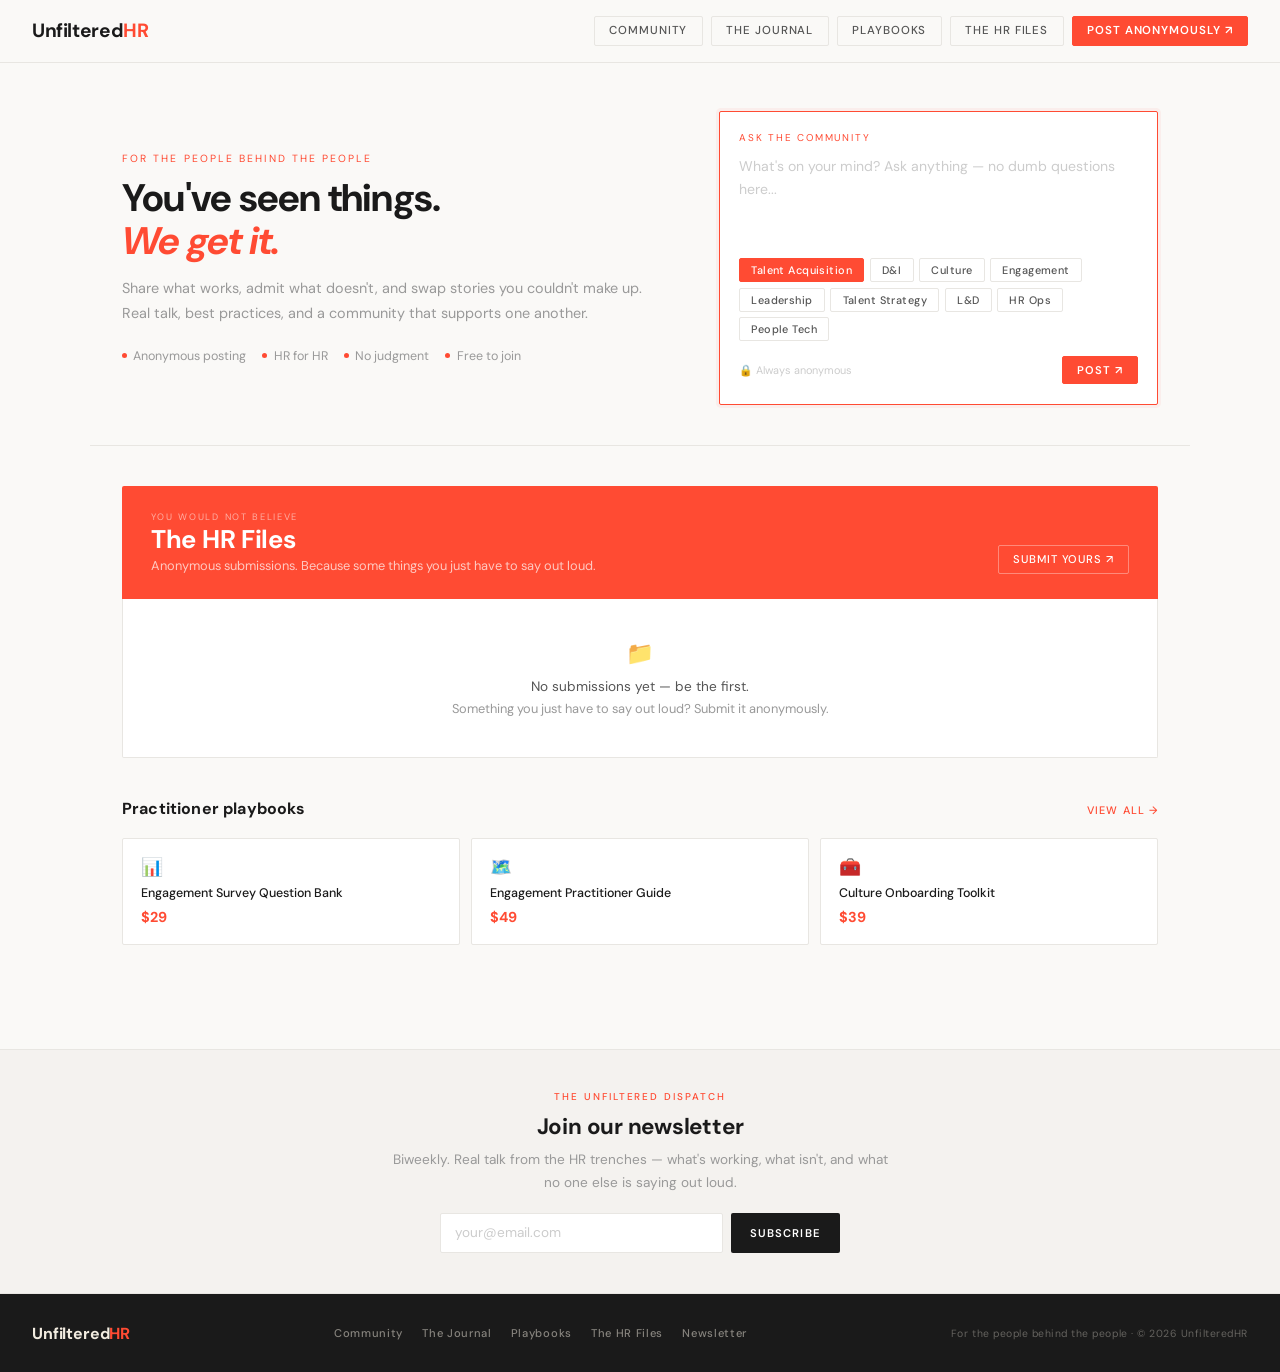
==== commit 9bf7a720: "Update index.html" ====
--- a/index.html
+++ b/index.html
@@ -11,26 +11,30 @@
 <style>
 :root{--red:#FF4B33;--bg:#FAF9F7;--white:#FFFFFF;--dark:#1A1A1A;--mid:#555555;--muted:#999999;--faint:#CCCCCC;--border:#E8E6E2;--surface:#F4F2EF;}
 *{margin:0;padding:0;box-sizing:border-box;}
-body{background:var(--bg);color:var(--dark);font-family:'DM Sans',sans-serif;min-height:100vh;display:flex;flex-direction:column;-webkit-font-smoothing:antialiased;}
+body{background:var(--bg);color:var(--dark);font-family:'DM Sans',sans-serif;font-weight:400;min-height:100vh;display:flex;flex-direction:column;-webkit-font-smoothing:antialiased;}
 a{color:inherit;text-decoration:none;}
-button{cursor:pointer;border:none;background:none;font-family:'DM Sans',sans-serif;}
+button{cursor:pointer;border:none;background:none;font-family:'DM Sans',sans-serif;font-weight:500;}
 nav{display:flex;align-items:center;justify-content:space-between;padding:1rem 2rem;border-bottom:1px solid var(--border);background:var(--bg);position:sticky;top:0;z-index:100;gap:0.5rem;flex-wrap:wrap;}
-.logo{font-family:'DM Sans',sans-serif;font-size:1.2rem;letter-spacing:-0.02em;color:var(--dark);}
+.logo{font-family:'DM Sans',sans-serif;font-size:1.2rem;font-weight:700;letter-spacing:-0.02em;color:var(--dark);}
 .logo span{color:var(--red);}
 .nav-links{display:flex;gap:0.5rem;align-items:center;}
-.nav-btn{padding:0.4rem 0.9rem;font-family:'DM Sans',sans-serif;font-size:0.72rem;letter-spacing:0.08em;text-transform:uppercase;cursor:pointer;border-radius:2px;transition:all 0.2s;background:none;border:1px solid var(--border);color:var(--mid);text-decoration:none;display:inline-block;}
+.nav-btn{padding:0.4rem 0.9rem;font-family:'DM Sans',sans-serif;font-size:0.72rem;font-weight:500;letter-spacing:0.08em;text-transform:uppercase;cursor:pointer;border-radius:2px;transition:all 0.2s;background:none;border:1px solid var(--border);color:var(--mid);text-decoration:none;display:inline-block;}
 .nav-btn:hover{border-color:var(--red);color:var(--red);}
-.nav-btn--fill{background:var(--red);color:white;border-color:var(--red);}
+.nav-btn--fill{background:var(--red);color:white;border-color:var(--red);font-weight:600;}
 .nav-btn--fill:hover{background:#e63d26;border-color:#e63d26;color:white;}
-.soon{color:var(--faint);font-size:0.7rem;letter-spacing:0.08em;text-transform:uppercase;}
+.hamburger{display:none;flex-direction:column;gap:4px;cursor:pointer;padding:4px;}
+.hamburger span{display:block;width:20px;height:2px;background:var(--dark);border-radius:2px;transition:all 0.2s;}
+.mobile-menu{display:none;flex-direction:column;gap:0.4rem;width:100%;padding-top:0.6rem;border-top:1px solid var(--border);}
+.mobile-menu.open{display:flex;}
+.mobile-menu .nav-btn{text-align:center;width:100%;}
 .hero{padding:3rem 2rem 2.5rem;border-bottom:1px solid var(--border);max-width:1100px;margin:0 auto;width:100%;}
 .hero-grid{display:grid;grid-template-columns:1.25fr 1fr;gap:3rem;align-items:center;}
 .hero-left{min-width:0;}
 .hero-right{min-width:0;}
 .eyebrow{font-size:0.65rem;letter-spacing:0.2em;text-transform:uppercase;color:var(--red);margin-bottom:0.8rem;}
-.hero-headline{font-family:'DM Sans',sans-serif;font-size:clamp(1.8rem,3vw,2.4rem);letter-spacing:-0.02em;line-height:1.1;margin-bottom:0.9rem;}
+.hero-headline{font-family:'DM Sans',sans-serif;font-size:clamp(1.8rem,3vw,2.4rem);font-weight:700;letter-spacing:-0.02em;line-height:1.1;margin-bottom:0.9rem;}
 .hero-headline em{font-style:italic;color:var(--red);display:block;}
-.hero-sub{font-size:0.9rem;color:var(--muted);line-height:1.7;margin-bottom:1.4rem;}
+.hero-sub{font-size:0.9rem;font-weight:400;color:var(--muted);line-height:1.7;margin-bottom:1.4rem;}
 .trust{display:flex;flex-wrap:wrap;gap:1rem;}
 .trust-item{display:flex;align-items:center;gap:0.4rem;font-size:0.78rem;color:var(--muted);}
 .trust-dot{width:5px;height:5px;background:var(--red);border-radius:50%;flex-shrink:0;}
@@ -46,8 +50,8 @@
 .ask-note{font-size:0.68rem;color:var(--faint);}
 .main-wrap{flex:1;max-width:1100px;margin:0 auto;padding:2.5rem 2rem 4rem;width:100%;}
 .sec-head{margin-bottom:1.2rem;display:flex;align-items:baseline;justify-content:space-between;}
-.sec-title{font-family:'DM Sans',sans-serif;font-size:1rem;letter-spacing:0.01em;}
-.sec-link{font-size:0.68rem;letter-spacing:0.1em;text-transform:uppercase;color:var(--red);}
+.sec-title{font-family:'DM Sans',sans-serif;font-size:1rem;font-weight:700;letter-spacing:0.01em;}
+.sec-link{font-size:0.68rem;font-weight:500;letter-spacing:0.1em;text-transform:uppercase;color:var(--red);}
 .domain-grid{display:flex;flex-wrap:wrap;gap:0.7rem;margin-bottom:2.5rem;}
 .domain-card{background:var(--white);border:1px solid var(--border);border-radius:2px;padding:1rem 1.1rem;cursor:pointer;transition:transform 0.2s,box-shadow 0.2s;width:calc(33.333% - 0.47rem);color:inherit;display:block;}
 .domain-card:hover{transform:translateY(-2px);box-shadow:0 6px 18px rgba(0,0,0,0.07);border-color:var(--red);}
@@ -55,9 +59,9 @@
 .d-name{font-family:'DM Sans',sans-serif;font-size:0.78rem;color:var(--dark);line-height:1.35;}
 .hr-head{background:var(--red);border-radius:2px 2px 0 0;padding:1.6rem 1.8rem;display:flex;align-items:flex-end;justify-content:space-between;gap:1rem;}
 .hr-eyebrow{font-size:0.58rem;letter-spacing:0.18em;text-transform:uppercase;color:rgba(255,255,255,0.55);margin-bottom:0.25rem;}
-.hr-title{font-family:'DM Sans',sans-serif;font-size:1.6rem;color:white;letter-spacing:-0.01em;line-height:1;margin-bottom:0.25rem;}
-.hr-sub{font-size:0.8rem;color:rgba(255,255,255,0.7);}
-.btn-ghost{border:1px solid rgba(255,255,255,0.35);color:white;font-family:'DM Sans',sans-serif;font-size:0.7rem;letter-spacing:0.08em;text-transform:uppercase;padding:0.4rem 0.9rem;border-radius:2px;background:transparent;cursor:pointer;white-space:nowrap;transition:all 0.2s;}
+.hr-title{font-family:'DM Sans',sans-serif;font-size:1.6rem;font-weight:700;color:white;letter-spacing:-0.01em;line-height:1;margin-bottom:0.25rem;}
+.hr-sub{font-size:0.8rem;font-weight:400;color:rgba(255,255,255,0.7);}
+.btn-ghost{border:1px solid rgba(255,255,255,0.35);color:white;font-family:'DM Sans',sans-serif;font-size:0.7rem;font-weight:500;letter-spacing:0.08em;text-transform:uppercase;padding:0.4rem 0.9rem;border-radius:2px;background:transparent;cursor:pointer;white-space:nowrap;transition:all 0.2s;}
 .btn-ghost:hover{background:rgba(255,255,255,0.12);}
 .hr-body{background:white;border:1px solid var(--border);border-top:none;border-radius:0 0 2px 2px;padding:2.5rem;text-align:center;color:var(--muted);margin-bottom:2.5rem;}
 .hr-body-icon{font-size:1.4rem;margin-bottom:0.6rem;}
@@ -67,38 +71,76 @@
 .pb-card{background:white;border:1px solid var(--border);border-radius:2px;padding:1.1rem;flex:1;cursor:pointer;transition:transform 0.2s,box-shadow 0.2s;display:flex;flex-direction:column;gap:0.4rem;}
 .pb-card:hover{transform:translateY(-2px);box-shadow:0 6px 18px rgba(0,0,0,0.07);border-color:var(--red);}
 .pb-icon{font-size:1.1rem;}
-.pb-name{font-family:'DM Sans',sans-serif;font-size:0.78rem;color:var(--dark);line-height:1.35;flex:1;}
-.pb-price{font-family:'DM Sans',sans-serif;font-size:0.9rem;color:var(--red);}
+.pb-name{font-family:'DM Sans',sans-serif;font-size:0.78rem;font-weight:500;color:var(--dark);line-height:1.35;flex:1;}
+.pb-price{font-family:'DM Sans',sans-serif;font-size:0.9rem;font-weight:700;color:var(--red);}
 .nl-wrap{background:var(--surface);border-top:1px solid var(--border);border-bottom:1px solid var(--border);padding:2.5rem 2rem;text-align:center;}
 .nl-inner{max-width:500px;margin:0 auto;}
-.nl-eyebrow{font-size:0.62rem;letter-spacing:0.2em;text-transform:uppercase;color:var(--red);margin-bottom:0.6rem;}
-.nl-title{font-family:'DM Sans',sans-serif;font-size:1.4rem;color:var(--dark);margin-bottom:0.4rem;letter-spacing:-0.01em;}
-.nl-sub{font-size:0.85rem;color:var(--muted);line-height:1.7;margin-bottom:1.2rem;}
+.nl-eyebrow{font-size:0.62rem;font-weight:500;letter-spacing:0.2em;text-transform:uppercase;color:var(--red);margin-bottom:0.6rem;}
+.nl-title{font-family:'DM Sans',sans-serif;font-size:1.4rem;font-weight:700;color:var(--dark);margin-bottom:0.4rem;letter-spacing:-0.01em;}
+.nl-sub{font-size:0.85rem;font-weight:400;color:var(--muted);line-height:1.7;margin-bottom:1.2rem;}
 .nl-form{display:flex;gap:0.5rem;max-width:400px;margin:0 auto;}
 .nl-input{flex:1;padding:0.65rem 0.9rem;border:1px solid var(--border);border-radius:2px;font-family:'DM Sans',sans-serif;font-size:0.85rem;color:var(--dark);outline:none;background:white;}
 .nl-input:focus{border-color:var(--red);}
 .nl-input::placeholder{color:var(--faint);}
-.nl-btn{padding:0.65rem 1.2rem;background:var(--dark);color:white;border:none;font-family:'DM Sans',sans-serif;font-size:0.7rem;letter-spacing:0.1em;text-transform:uppercase;cursor:pointer;border-radius:2px;white-space:nowrap;transition:background 0.2s;}
+.nl-btn{padding:0.65rem 1.2rem;background:var(--dark);color:white;border:none;font-family:'DM Sans',sans-serif;font-size:0.7rem;font-weight:600;letter-spacing:0.1em;text-transform:uppercase;cursor:pointer;border-radius:2px;white-space:nowrap;transition:background 0.2s;}
 .nl-btn:hover{background:var(--red);}
 footer{background:var(--dark);color:#f2ece0;padding:1.8rem 2rem;display:flex;justify-content:space-between;align-items:center;flex-wrap:wrap;gap:1rem;margin-top:auto;}
-.foot-logo{font-family:'DM Sans',sans-serif;font-size:1rem;letter-spacing:-0.01em;}
+.foot-logo{font-family:'DM Sans',sans-serif;font-size:1rem;font-weight:700;letter-spacing:-0.01em;}
 .foot-logo span{color:var(--red);}
-.foot-nav{display:flex;gap:1.2rem;list-style:none;font-size:0.7rem;color:rgba(242,236,224,0.5);letter-spacing:0.06em;}
+.foot-nav{display:flex;gap:1.2rem;list-style:none;font-size:0.7rem;font-weight:500;color:rgba(242,236,224,0.5);letter-spacing:0.06em;}
 .foot-nav a:hover{color:var(--red);}
 .foot-copy{font-size:0.65rem;color:rgba(242,236,224,0.35);letter-spacing:0.05em;}
-@media(max-width:860px){.hero-grid{flex-direction:column;}.hero-right{width:100%;}.domain-card{width:calc(50% - 0.35rem);}.pb-grid{flex-direction:column;}}
-@media(max-width:560px){nav{padding:0.8rem 1rem;}.nav-links .nav-btn:not(.nav-btn--fill){display:none;}.hero{padding:2rem 1rem;}.main-wrap{padding:1.5rem 1rem 3rem;}.domain-card{width:100%;}.nl-form{flex-direction:column;}}
+@media(max-width:860px){
+  .hero-grid{display:flex;flex-direction:column;gap:1.5rem;}
+  .hero-left,.hero-right{width:100%;min-width:0;}
+  .domain-card{width:calc(50% - 0.35rem);}
+  .pb-grid{flex-direction:column;}
+}
+@media(max-width:760px){
+  .nav-links{display:none;}
+  .hamburger{display:flex;}
+}
+@media(max-width:560px){
+  nav{padding:0.8rem 1rem;flex-wrap:wrap;}
+  .hero{padding:1.5rem 1rem 1.2rem;}
+  .hero-headline{font-size:1.6rem;}
+  .hero-sub{font-size:0.85rem;}
+  .main-wrap{padding:1.2rem 1rem 3rem;}
+  .domain-card{width:100%;}
+  .nl-form{flex-direction:column;}
+  .ask-box{padding:1rem;}
+  .ask-box textarea{height:70px;font-size:0.85rem;}
+  .pills{gap:0.3rem;}
+  .pill{font-size:0.65rem;padding:0.3rem 0.6rem;}
+  .ask-foot{flex-direction:column;align-items:flex-start;gap:0.6rem;}
+  .ask-foot .nav-btn--fill{width:100%;text-align:center;justify-content:center;}
+  .trust{gap:0.6rem;}
+  .nl-wrap{padding:1.8rem 1rem;}
+  .hr-head{flex-direction:column;align-items:flex-start;padding:1.2rem 1.2rem;}
+  .pb-grid{flex-direction:column;}
+  footer{flex-direction:column;align-items:flex-start;gap:0.8rem;padding:1.2rem 1rem;}
+  .foot-nav{flex-wrap:wrap;gap:0.6rem;}
+}
 </style>
 </head>
 <body>
 <nav>
   <a href="index.html" class="logo">Unfiltered<span>HR</span></a>
-  <div class="nav-links">
+  <div class="nav-links" id="nav-links">
     <a class="nav-btn" href="community.html">Community</a>
     <a class="nav-btn" href="#">The Journal</a>
     <a class="nav-btn" href="#">Playbooks</a>
     <a class="nav-btn" href="#">The HR Files</a>
-    <span class="soon">HR Tech ✦</span>
+    <a class="nav-btn nav-btn--fill" href="community.html">Post anonymously ↗</a>
+  </div>
+  <div class="hamburger" id="hamburger" onclick="toggleMenu()">
+    <span></span><span></span><span></span>
+  </div>
+  <div class="mobile-menu" id="mobile-menu">
+    <a class="nav-btn" href="community.html">Community</a>
+    <a class="nav-btn" href="#">The Journal</a>
+    <a class="nav-btn" href="#">Playbooks</a>
+    <a class="nav-btn" href="#">The HR Files</a>
     <a class="nav-btn nav-btn--fill" href="community.html">Post anonymously ↗</a>
   </div>
 </nav>
@@ -201,6 +243,7 @@
   return id;
 }
 
+function toggleMenu(){document.getElementById('mobile-menu').classList.toggle('open');}
 function p(el) { el.closest('.pills').querySelectorAll('.pill').forEach(x => x.classList.remove('on')); el.classList.add('on'); }
 
 function sub() {
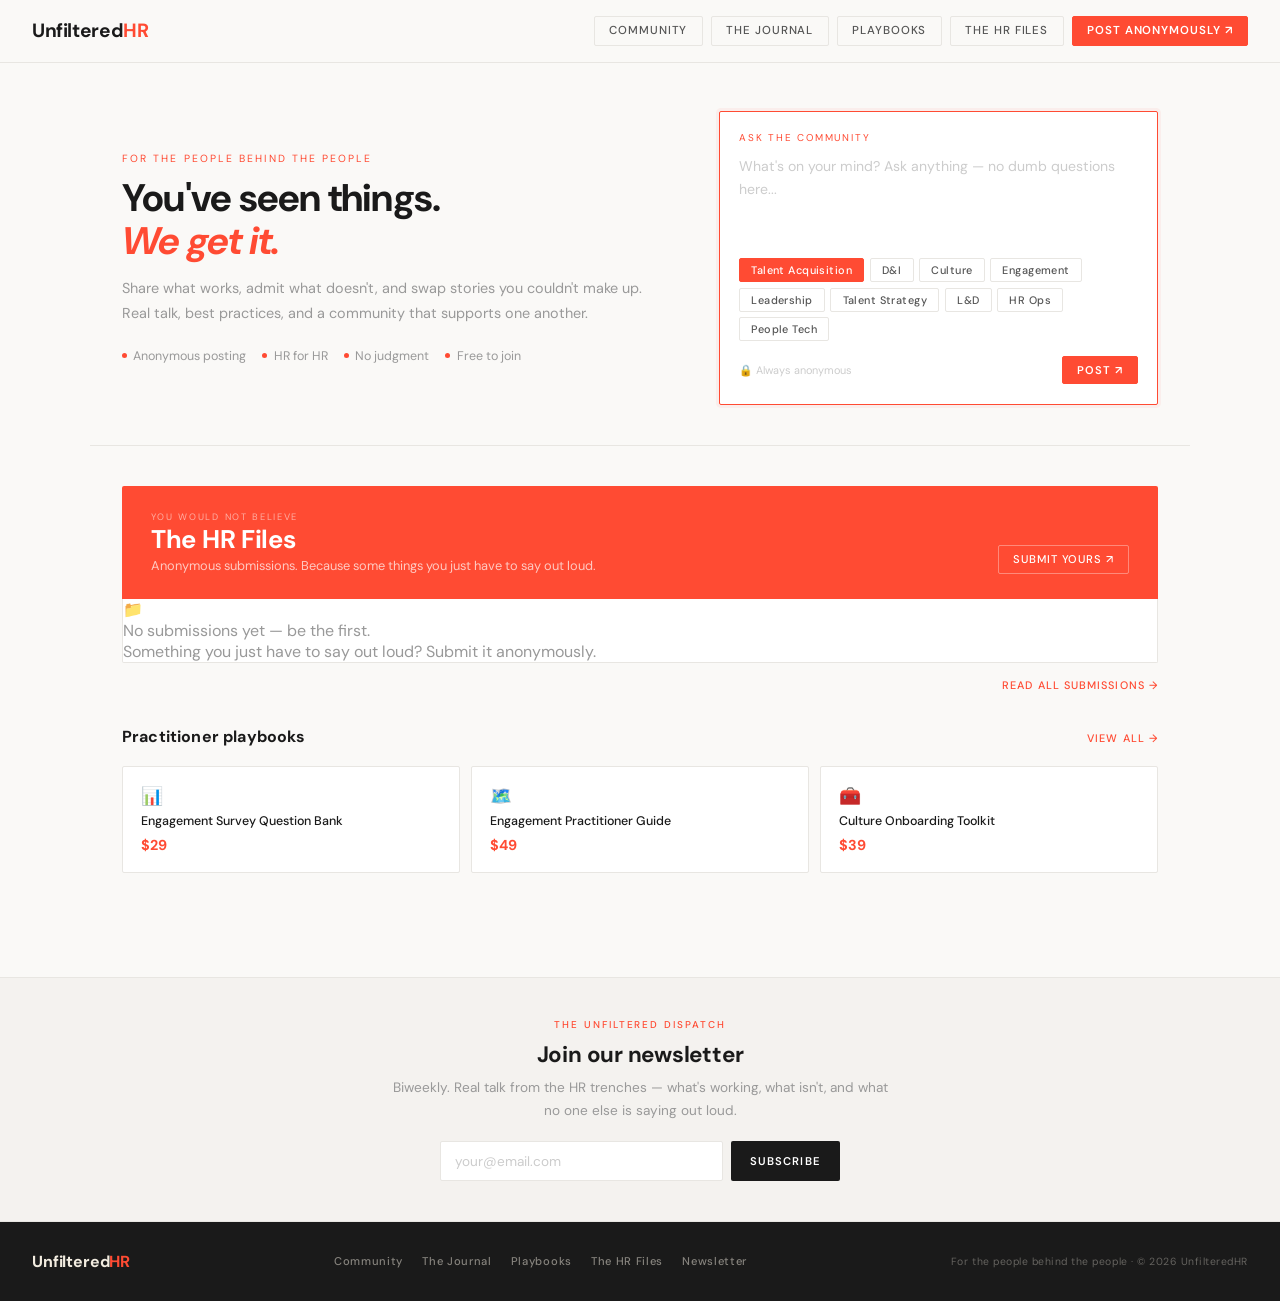
==== commit b417ffe8: "Update index.html" ====
--- a/index.html
+++ b/index.html
@@ -63,10 +63,19 @@
 .hr-sub{font-size:0.8rem;font-weight:400;color:rgba(255,255,255,0.7);}
 .btn-ghost{border:1px solid rgba(255,255,255,0.35);color:white;font-family:'DM Sans',sans-serif;font-size:0.7rem;font-weight:500;letter-spacing:0.08em;text-transform:uppercase;padding:0.4rem 0.9rem;border-radius:2px;background:transparent;cursor:pointer;white-space:nowrap;transition:all 0.2s;}
 .btn-ghost:hover{background:rgba(255,255,255,0.12);}
-.hr-body{background:white;border:1px solid var(--border);border-top:none;border-radius:0 0 2px 2px;padding:2.5rem;text-align:center;color:var(--muted);margin-bottom:2.5rem;}
-.hr-body-icon{font-size:1.4rem;margin-bottom:0.6rem;}
-.hr-body-title{font-family:'DM Sans',sans-serif;font-size:0.85rem;color:var(--mid);margin-bottom:0.3rem;}
-.hr-body-sub{font-size:0.8rem;color:var(--muted);}
+.hr-body{background:white;border:1px solid var(--border);border-top:none;border-radius:0 0 2px 2px;color:var(--muted);}
+.hr-empty{padding:2.5rem;text-align:center;}
+.hr-story{display:flex;gap:1.2rem;padding:1.4rem 1.8rem;border-bottom:1px solid var(--surface);transition:background 0.15s;}
+.hr-story:last-child{border-bottom:none;}
+.hr-story:hover{background:rgba(255,75,51,0.02);}
+.hr-story-num{font-family:'DM Sans',sans-serif;font-size:2.4rem;font-weight:700;color:var(--surface);line-height:1;flex-shrink:0;width:42px;text-align:center;}
+.hr-story-content{flex:1;min-width:0;}
+.hr-story-meta{font-size:0.62rem;font-weight:600;letter-spacing:0.1em;text-transform:uppercase;color:var(--faint);margin-bottom:0.5rem;}
+.hr-story-text{font-style:italic;font-size:0.88rem;color:var(--mid);line-height:1.65;margin-bottom:0.7rem;}
+.hr-story-foot{display:flex;align-items:center;gap:0.8rem;}
+.hr-react-btn{font-size:0.75rem;color:var(--red);font-weight:500;cursor:pointer;border:none;background:none;font-family:'DM Sans',sans-serif;transition:opacity 0.15s;padding:0;}
+.hr-react-btn:hover{opacity:0.7;}
+.hr-react-btn.reacted{opacity:0.5;pointer-events:none;}
 .pb-grid{display:flex;gap:0.7rem;margin-bottom:2.5rem;align-items:start;}
 .pb-card{background:white;border:1px solid var(--border);border-radius:2px;padding:1.1rem;flex:1;cursor:pointer;transition:transform 0.2s,box-shadow 0.2s;display:flex;flex-direction:column;gap:0.4rem;}
 .pb-card:hover{transform:translateY(-2px);box-shadow:0 6px 18px rgba(0,0,0,0.07);border-color:var(--red);}
@@ -130,7 +139,7 @@
     <a class="nav-btn" href="community.html">Community</a>
     <a class="nav-btn" href="#">The Journal</a>
     <a class="nav-btn" href="#">Playbooks</a>
-    <a class="nav-btn" href="#">The HR Files</a>
+    <a class="nav-btn" href="hr-files.html">The HR Files</a>
     <a class="nav-btn nav-btn--fill" href="community.html">Post anonymously ↗</a>
   </div>
   <div class="hamburger" id="hamburger" onclick="toggleMenu()">
@@ -140,7 +149,7 @@
     <a class="nav-btn" href="community.html">Community</a>
     <a class="nav-btn" href="#">The Journal</a>
     <a class="nav-btn" href="#">Playbooks</a>
-    <a class="nav-btn" href="#">The HR Files</a>
+    <a class="nav-btn" href="hr-files.html">The HR Files</a>
     <a class="nav-btn nav-btn--fill" href="community.html">Post anonymously ↗</a>
   </div>
 </nav>
@@ -190,12 +199,15 @@
       <div class="hr-title">The HR Files</div>
       <div class="hr-sub">Anonymous submissions. Because some things you just have to say out loud.</div>
     </div>
-    <button class="btn-ghost">Submit yours ↗</button>
-  </div>
-  <div class="hr-body">
+    <a href="hr-files.html" class="btn-ghost">Submit yours ↗</a>
+  </div>
+  <div class="hr-body" id="hr-stories">
     <div class="hr-body-icon">📁</div>
     <div class="hr-body-title">No submissions yet — be the first.</div>
     <div class="hr-body-sub">Something you just have to say out loud? Submit it anonymously.</div>
+  </div>
+  <div style="text-align:right;margin-top:0.6rem;margin-bottom:2rem;">
+    <a href="hr-files.html" class="sec-link">Read all submissions →</a>
   </div>
 
   <div class="sec-head">
@@ -227,7 +239,7 @@
     <li><a href="community.html">Community</a></li>
     <li><a href="#">The Journal</a></li>
     <li><a href="#">Playbooks</a></li>
-    <li><a href="#">The HR Files</a></li>
+    <li><a href="hr-files.html">The HR Files</a></li>
     <li><a href="#">Newsletter</a></li>
   </ul>
   <div class="foot-copy">For the people behind the people · © 2026 UnfilteredHR</div>
@@ -250,6 +262,54 @@
   const i = document.getElementById('nl-in');
   if (i && i.value.includes('@')) { const b = i.nextElementSibling; b.textContent = '✓ You\'re in!'; i.value = ''; b.style.background = '#aaa'; b.style.pointerEvents = 'none'; }
 }
+
+function getReactions(){return JSON.parse(localStorage.getItem('uhr_reactions')||'[]');}
+function hasReacted(id){return getReactions().includes(id);}
+function addReaction(id){const r=getReactions();if(!r.includes(id)){r.push(id);localStorage.setItem('uhr_reactions',JSON.stringify(r));}}
+
+async function reactToStory(id, current, btn) {
+  if(hasReacted(id)) return;
+  addReaction(id);
+  btn.classList.add('reacted');
+  const newCount = current + 1;
+  btn.textContent = '❤️ ' + newCount.toLocaleString() + ' felt this';
+  try {
+    await fetch(SUPA_URL + '/rest/v1/hr_files?id=eq.' + id, {
+      method: 'PATCH',
+      headers: {'Content-Type':'application/json','apikey':SUPA_KEY,'Authorization':'Bearer '+SUPA_KEY},
+      body: JSON.stringify({reactions: newCount})
+    });
+  } catch(e) { console.error('Reaction failed', e); }
+}
+
+async function loadHRFiles() {
+  try {
+    const res = await fetch(SUPA_URL + '/rest/v1/hr_files?select=*&order=created_at.desc&limit=3', {
+      headers: {'apikey':SUPA_KEY,'Authorization':'Bearer '+SUPA_KEY}
+    });
+    const stories = await res.json();
+    const el = document.getElementById('hr-stories');
+    if (!stories.length) {
+      el.innerHTML = '<div class="hr-empty"><div style="font-size:1.4rem;margin-bottom:0.6rem">📁</div><div style="font-size:0.85rem;color:var(--mid);font-weight:500;margin-bottom:0.3rem">No submissions yet — be the first.</div><div style="font-size:0.8rem">Something you just have to say out loud? <a href="hr-files.html" style="color:var(--red)">Submit it anonymously.</a></div></div>';
+      return;
+    }
+    el.innerHTML = stories.map((s,i) => `
+      <div class="hr-story">
+        <div class="hr-story-num">${i+1}</div>
+        <div class="hr-story-content">
+          <div class="hr-story-meta">Anonymous${s.role?' · '+s.role:''}${s.industry?' · '+s.industry:''}</div>
+          <div class="hr-story-text">"${escHtml(s.story)}"</div>
+          <div class="hr-story-foot">
+            <button class="hr-react-btn ${hasReacted(s.id)?'reacted':''}" id="react-${s.id}" onclick="reactToStory('${s.id}',${s.reactions},this)">❤️ ${s.reactions.toLocaleString()} felt this</button>
+            ${s.category?`<span style="font-size:0.62rem;font-weight:600;letter-spacing:0.1em;text-transform:uppercase;color:var(--faint)">${s.category}</span>`:''}
+          </div>
+        </div>
+      </div>
+    `).join('');
+  } catch(e) { console.error('Could not load HR Files', e); }
+}
+
+function escHtml(s){return s?s.replace(/&/g,'&amp;').replace(/</g,'&lt;').replace(/>/g,'&gt;').replace(/"/g,'&quot;'):''}
 
 async function postThread() {
   const text = document.getElementById('thread-text').value.trim();
@@ -279,6 +339,8 @@
     btn.disabled = false;
   }
 }
+
+loadHRFiles();
 </script>
 </body>
 </html>
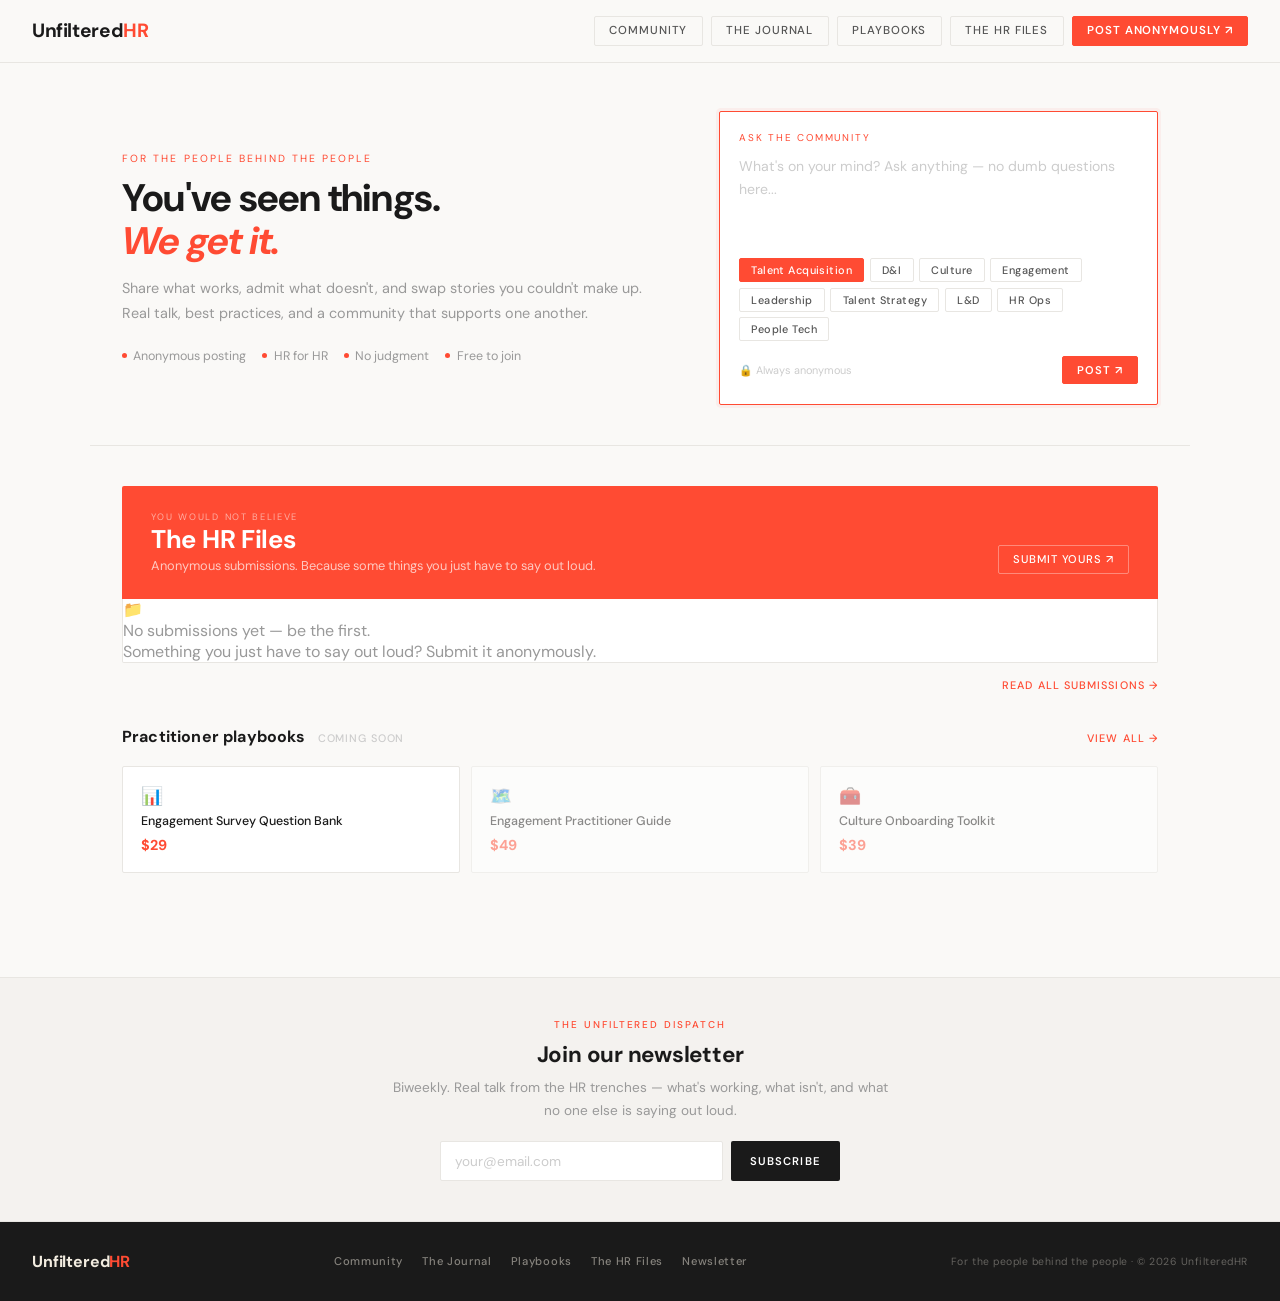
==== commit 9b47a9d3: "Add files via upload" ====
--- a/index.html
+++ b/index.html
@@ -138,7 +138,7 @@
   <div class="nav-links" id="nav-links">
     <a class="nav-btn" href="community.html">Community</a>
     <a class="nav-btn" href="#">The Journal</a>
-    <a class="nav-btn" href="#">Playbooks</a>
+    <a class="nav-btn" href="playbooks.html">Playbooks</a>
     <a class="nav-btn" href="hr-files.html">The HR Files</a>
     <a class="nav-btn nav-btn--fill" href="community.html">Post anonymously ↗</a>
   </div>
@@ -148,7 +148,7 @@
   <div class="mobile-menu" id="mobile-menu">
     <a class="nav-btn" href="community.html">Community</a>
     <a class="nav-btn" href="#">The Journal</a>
-    <a class="nav-btn" href="#">Playbooks</a>
+    <a class="nav-btn" href="playbooks.html">Playbooks</a>
     <a class="nav-btn" href="hr-files.html">The HR Files</a>
     <a class="nav-btn nav-btn--fill" href="community.html">Post anonymously ↗</a>
   </div>
@@ -211,13 +211,13 @@
   </div>
 
   <div class="sec-head">
-    <div class="sec-title">Practitioner playbooks</div>
-    <a href="#" class="sec-link">View all →</a>
+    <div class="sec-title">Practitioner playbooks <span style="font-size:0.68rem;font-weight:500;color:var(--faint);letter-spacing:0.08em;text-transform:uppercase;margin-left:0.5rem">Coming soon</span></div>
+    <a href="playbooks.html" class="sec-link">View all →</a>
   </div>
   <div class="pb-grid">
-    <div class="pb-card"><span class="pb-icon">📊</span><div class="pb-name">Engagement Survey Question Bank</div><div class="pb-price">$29</div></div>
-    <div class="pb-card"><span class="pb-icon">🗺️</span><div class="pb-name">Engagement Practitioner Guide</div><div class="pb-price">$49</div></div>
-    <div class="pb-card"><span class="pb-icon">🧰</span><div class="pb-name">Culture Onboarding Toolkit</div><div class="pb-price">$39</div></div>
+    <a class="pb-card" href="playbook-question-bank.html"><span class="pb-icon">📊</span><div class="pb-name">Engagement Survey Question Bank</div><div class="pb-price">$29</div></a>
+    <div class="pb-card" style="opacity:0.5;pointer-events:none;"><span class="pb-icon">🗺️</span><div class="pb-name">Engagement Practitioner Guide</div><div class="pb-price">$49</div></div>
+    <div class="pb-card" style="opacity:0.5;pointer-events:none;"><span class="pb-icon">🧰</span><div class="pb-name">Culture Onboarding Toolkit</div><div class="pb-price">$39</div></div>
   </div>
 </div>
 
@@ -238,7 +238,7 @@
   <ul class="foot-nav">
     <li><a href="community.html">Community</a></li>
     <li><a href="#">The Journal</a></li>
-    <li><a href="#">Playbooks</a></li>
+    <li><a href="playbooks.html">Playbooks</a></li>
     <li><a href="hr-files.html">The HR Files</a></li>
     <li><a href="#">Newsletter</a></li>
   </ul>
@@ -301,7 +301,6 @@
           <div class="hr-story-text">"${escHtml(s.story)}"</div>
           <div class="hr-story-foot">
             <button class="hr-react-btn ${hasReacted(s.id)?'reacted':''}" id="react-${s.id}" onclick="reactToStory('${s.id}',${s.reactions},this)">❤️ ${s.reactions.toLocaleString()} felt this</button>
-            ${s.category?`<span style="font-size:0.62rem;font-weight:600;letter-spacing:0.1em;text-transform:uppercase;color:var(--faint)">${s.category}</span>`:''}
           </div>
         </div>
       </div>
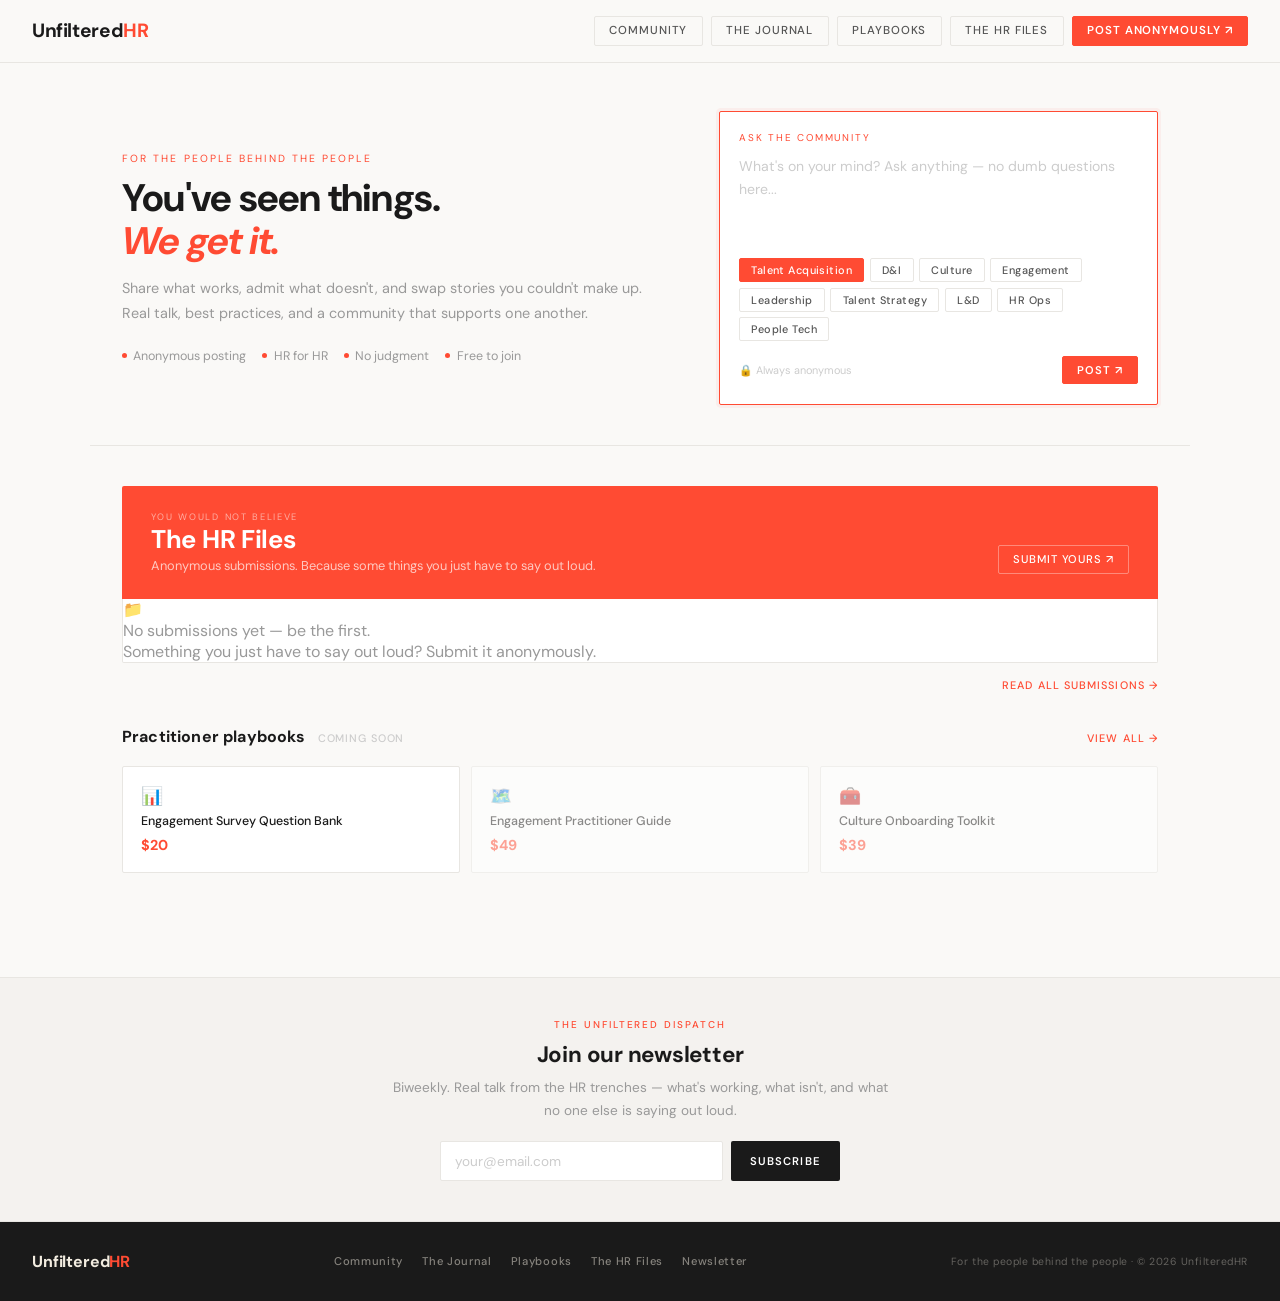
==== commit d1f9c486: "Add files via upload" ====
--- a/index.html
+++ b/index.html
@@ -1,6 +1,14 @@
 <!DOCTYPE html>
 <html lang="en">
 <head>
+<!-- Google tag (gtag.js) -->
+<script async src="https://www.googletagmanager.com/gtag/js?id=G-W5B5V5FB42"></script>
+<script>
+  window.dataLayer = window.dataLayer || [];
+  function gtag(){dataLayer.push(arguments);}
+  gtag("js", new Date());
+  gtag("config", "G-W5B5V5FB42");
+</script>
 <meta charset="UTF-8"/>
 <meta name="viewport" content="width=device-width, initial-scale=1.0"/>
 <title>UnfilteredHR — You've seen things. We get it.</title>
@@ -215,7 +223,7 @@
     <a href="playbooks.html" class="sec-link">View all →</a>
   </div>
   <div class="pb-grid">
-    <a class="pb-card" href="playbook-question-bank.html"><span class="pb-icon">📊</span><div class="pb-name">Engagement Survey Question Bank</div><div class="pb-price">$29</div></a>
+    <a class="pb-card" href="playbook-question-bank.html"><span class="pb-icon">📊</span><div class="pb-name">Engagement Survey Question Bank</div><div class="pb-price">$20</div></a>
     <div class="pb-card" style="opacity:0.5;pointer-events:none;"><span class="pb-icon">🗺️</span><div class="pb-name">Engagement Practitioner Guide</div><div class="pb-price">$49</div></div>
     <div class="pb-card" style="opacity:0.5;pointer-events:none;"><span class="pb-icon">🧰</span><div class="pb-name">Culture Onboarding Toolkit</div><div class="pb-price">$39</div></div>
   </div>
